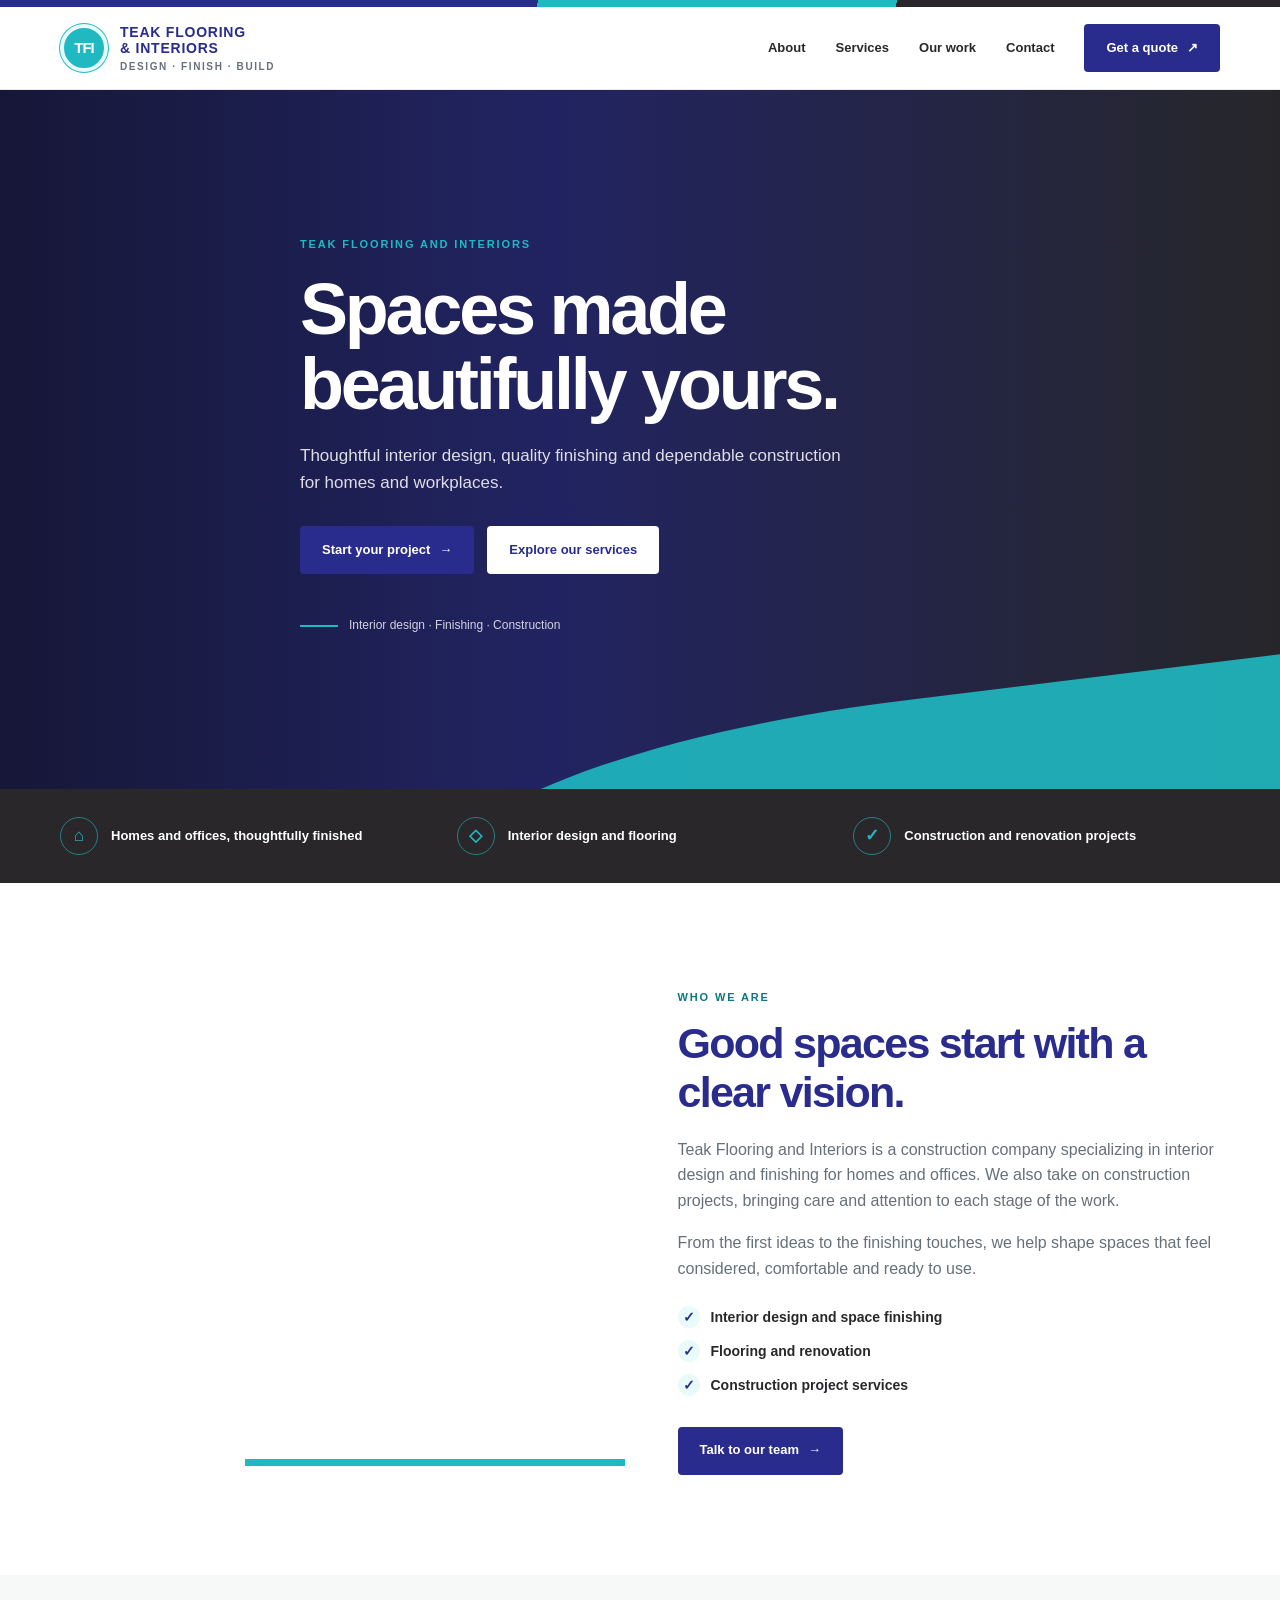
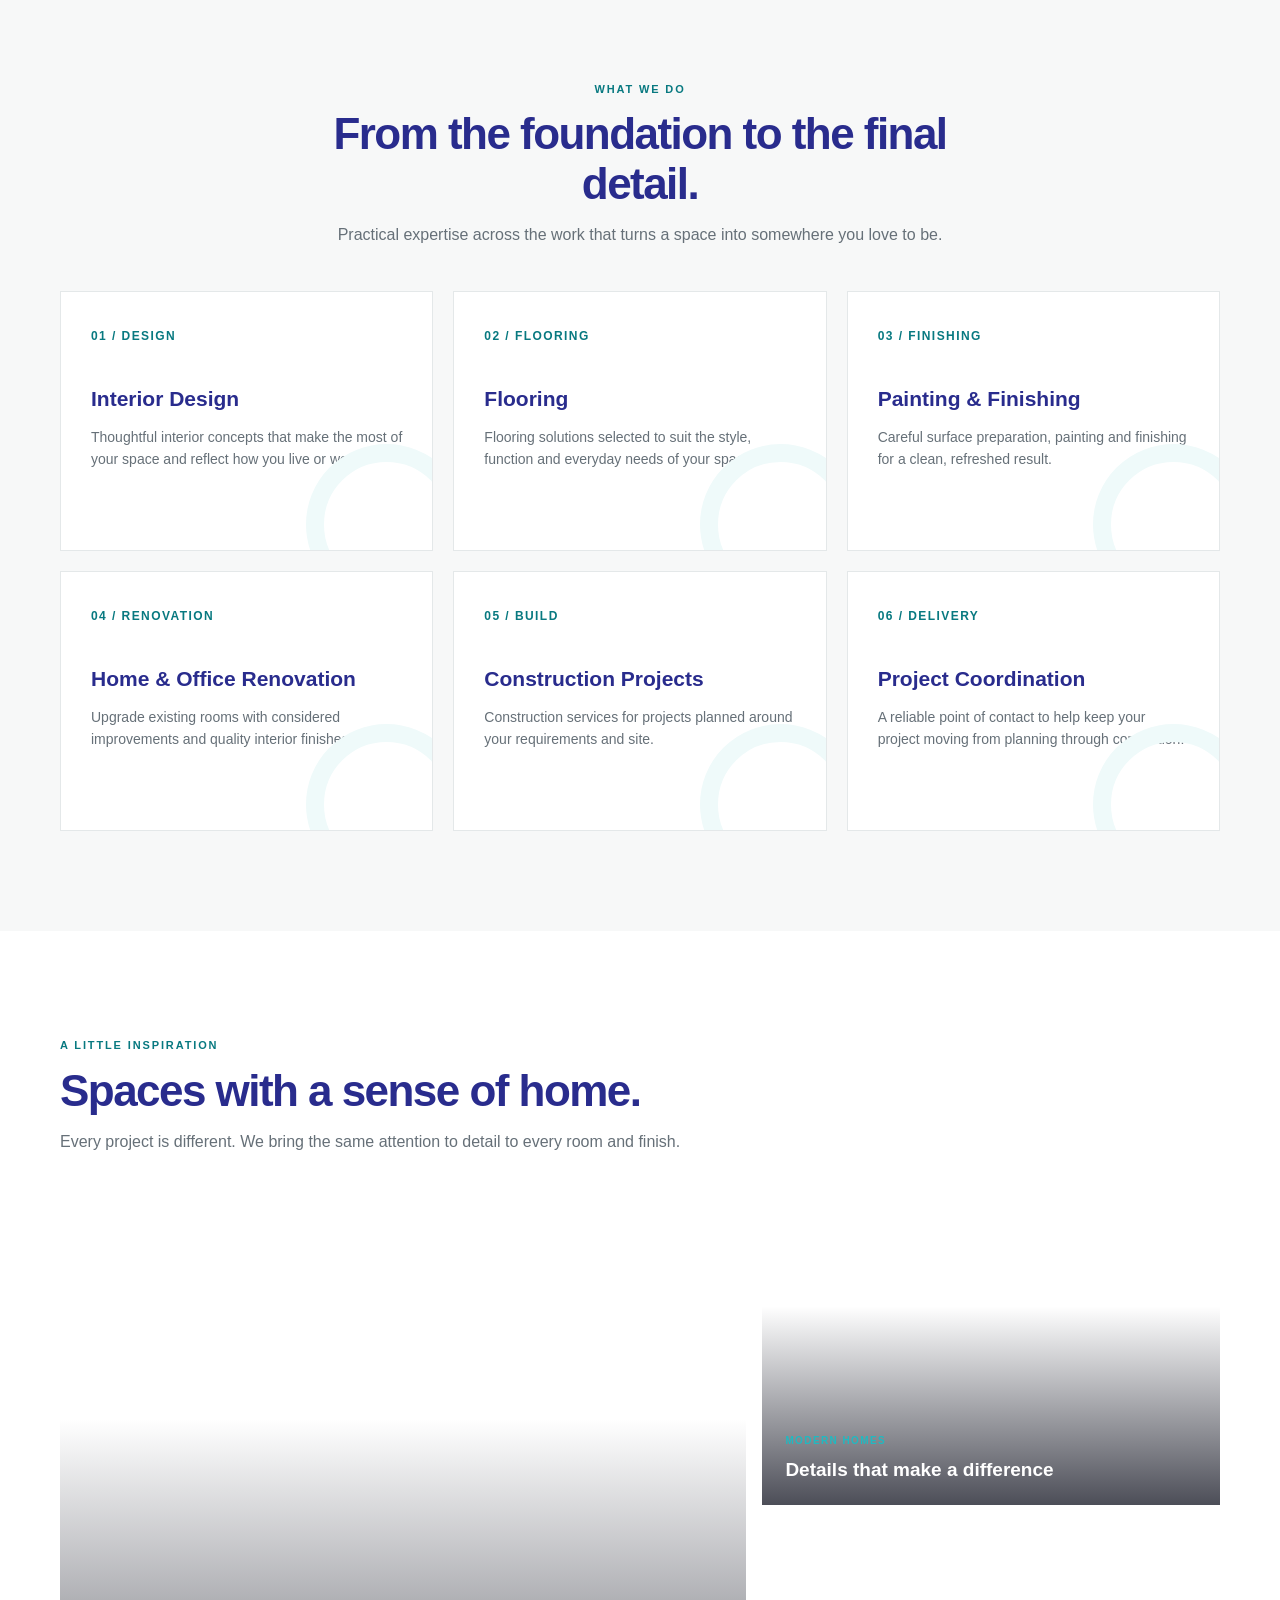
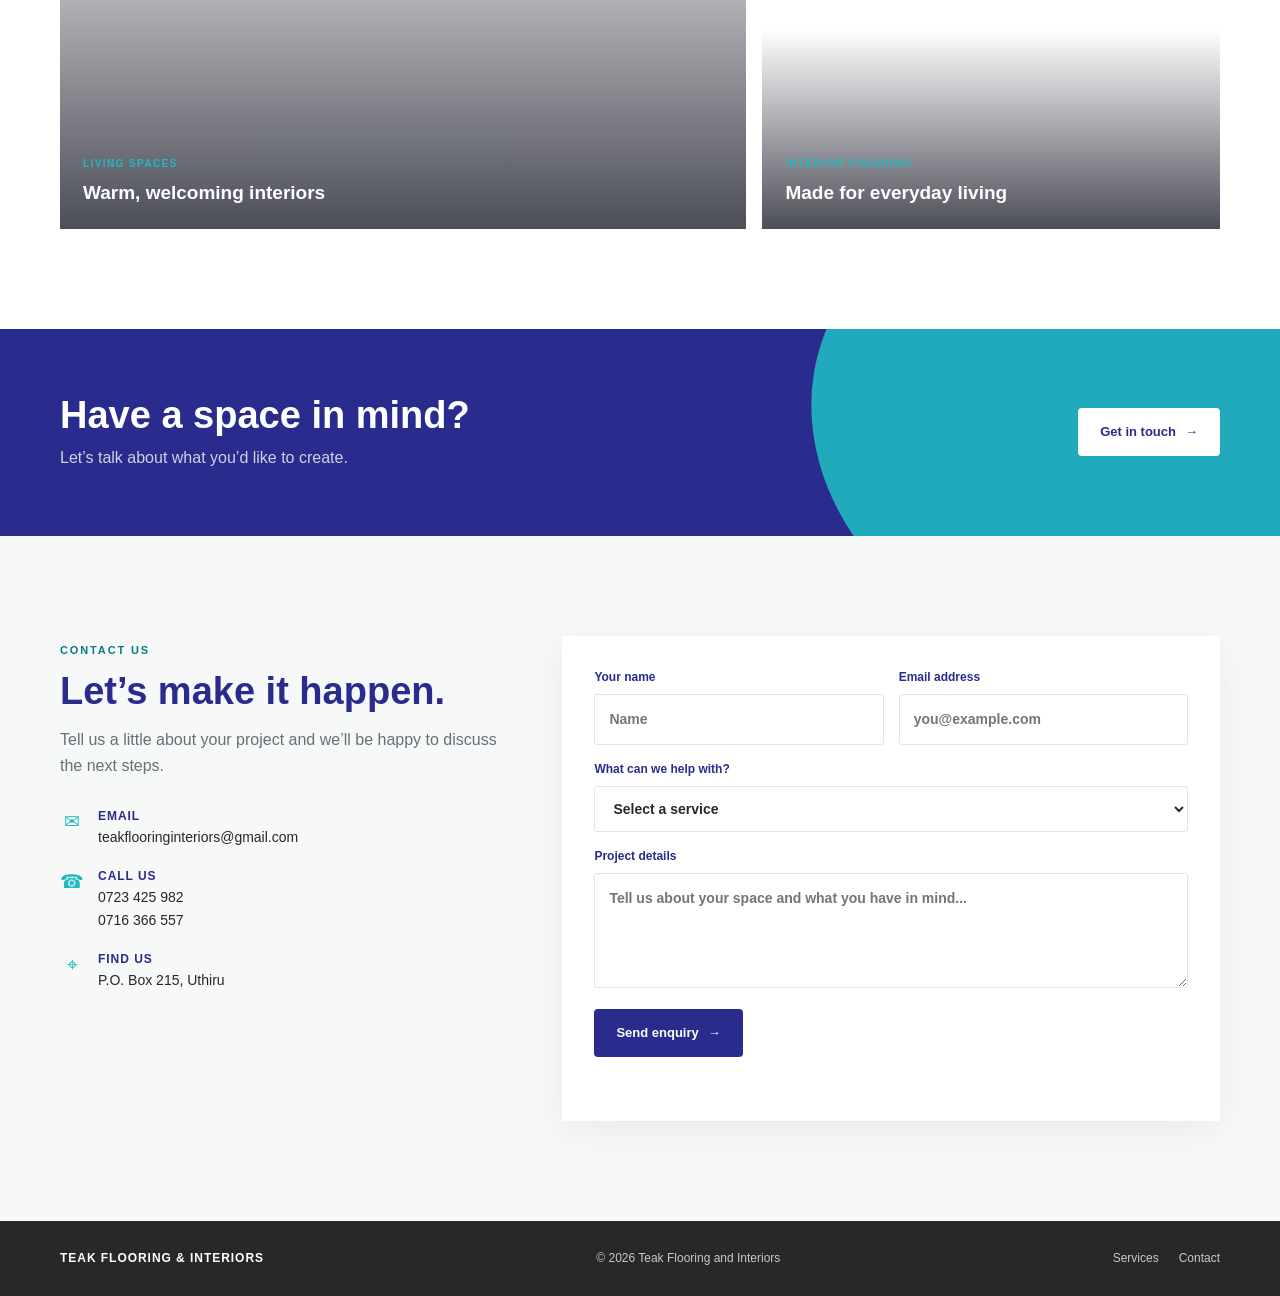
==== index.html @ 4202b179 "Publish site with GitHub Pages workflow Co-authored-by: Copilot <223556219+Copilot@users.noreply.git" ====
<!DOCTYPE html>
<html lang="en">
<head>
	<meta charset="UTF-8">
	<meta name="viewport" content="width=device-width, initial-scale=1.0">
	<meta name="theme-color" content="#29272a">
	<meta name="description" content="Teak Flooring and Interiors — interior design, finishing, flooring and construction for homes and offices.">
	<title>Teak Flooring &amp; Interiors | Spaces made yours</title>
	<meta property="og:type" content="website">
	<meta property="og:title" content="Teak Flooring &amp; Interiors | Spaces made yours">
	<meta property="og:description" content="Thoughtful interior design, quality finishing and dependable construction for homes and workplaces.">
	<link rel="stylesheet" href="styles.css">
</head>
<body>
	<div class="topline"></div>
	<a class="skip-link" href="#main-content">Skip to content</a>
	<header class="site-header">
		<div class="container nav-wrap">
			<a class="brand" href="#home" aria-label="Teak Flooring and Interiors home">
				<span class="brand-mark">TFI</span>
				<span class="brand-name">Teak Flooring<br>&amp; Interiors<small>DESIGN · FINISH · BUILD</small></span>
			</a>
			<button class="menu-toggle" type="button" aria-label="Open navigation" aria-expanded="false" aria-controls="primary-navigation">☰</button>
			<nav class="nav-links" id="primary-navigation" aria-label="Main navigation">
				<a href="#about">About</a><a href="#services">Services</a><a href="#work">Our work</a><a href="#contact">Contact</a>
				<a class="button" href="#contact">Get a quote <span aria-hidden="true">↗</span></a>
			</nav>
		</div>
	</header>

	<main id="main-content">
		<section class="hero" id="home">
			<div class="container hero-content">
				<span class="eyebrow">Teak Flooring and Interiors</span>
				<h1>Spaces made<br>beautifully yours.</h1>
				<p>Thoughtful interior design, quality finishing and dependable construction for homes and workplaces.</p>
				<div class="hero-actions"><a class="button" href="#contact">Start your project <span aria-hidden="true">→</span></a><a class="button light" href="#services">Explore our services</a></div>
				<div class="hero-note">Interior design · Finishing · Construction</div>
			</div>
		</section>

		<div class="trust-row">
			<div class="container trust-inner">
				<div class="trust-item"><span class="trust-icon">⌂</span> Homes and offices, thoughtfully finished</div>
				<div class="trust-item"><span class="trust-icon">◇</span> Interior design and flooring</div>
				<div class="trust-item"><span class="trust-icon">✓</span> Construction and renovation projects</div>
			</div>
		</div>

		<section class="section" id="about">
			<div class="container about-grid">
				<div class="about-photo" role="img" aria-label="Bright, finished contemporary interior"></div>
				<div class="about-copy">
					<span class="eyebrow">Who we are</span>
					<h2>Good spaces start with a clear vision.</h2>
					<p>Teak Flooring and Interiors is a construction company specializing in interior design and finishing for homes and offices. We also take on construction projects, bringing care and attention to each stage of the work.</p>
					<p>From the first ideas to the finishing touches, we help shape spaces that feel considered, comfortable and ready to use.</p>
					<ul class="check-list"><li>Interior design and space finishing</li><li>Flooring and renovation</li><li>Construction project services</li></ul>
					<a class="button" href="#contact">Talk to our team <span aria-hidden="true">→</span></a>
				</div>
			</div>
		</section>

		<section class="section services" id="services">
			<div class="container">
				<div class="section-heading"><span class="eyebrow">What we do</span><h2>From the foundation to the final detail.</h2><p>Practical expertise across the work that turns a space into somewhere you love to be.</p></div>
				<div class="service-grid">
					<article class="service-card"><span class="service-number">01 / DESIGN</span><h3>Interior Design</h3><p>Thoughtful interior concepts that make the most of your space and reflect how you live or work.</p></article>
					<article class="service-card"><span class="service-number">02 / FLOORING</span><h3>Flooring</h3><p>Flooring solutions selected to suit the style, function and everyday needs of your space.</p></article>
					<article class="service-card"><span class="service-number">03 / FINISHING</span><h3>Painting &amp; Finishing</h3><p>Careful surface preparation, painting and finishing for a clean, refreshed result.</p></article>
					<article class="service-card"><span class="service-number">04 / RENOVATION</span><h3>Home &amp; Office Renovation</h3><p>Upgrade existing rooms with considered improvements and quality interior finishes.</p></article>
					<article class="service-card"><span class="service-number">05 / BUILD</span><h3>Construction Projects</h3><p>Construction services for projects planned around your requirements and site.</p></article>
					<article class="service-card"><span class="service-number">06 / DELIVERY</span><h3>Project Coordination</h3><p>A reliable point of contact to help keep your project moving from planning through completion.</p></article>
				</div>
			</div>
		</section>

		<section class="section" id="work">
			<div class="container">
				<div class="section-heading"><span class="eyebrow">A little inspiration</span><h2>Spaces with a sense of home.</h2><p>Every project is different. We bring the same attention to detail to every room and finish.</p></div>
				<div class="projects-grid">
					<article class="project"><div class="project-caption"><small>Living spaces</small><h3>Warm, welcoming interiors</h3></div></article>
					<article class="project"><div class="project-caption"><small>Modern homes</small><h3>Details that make a difference</h3></div></article>
					<article class="project"><div class="project-caption"><small>Interior finishing</small><h3>Made for everyday living</h3></div></article>
				</div>
			</div>
		</section>

		<section class="cta-band"><div class="container cta-inner"><div><h2>Have a space in mind?</h2><p>Let’s talk about what you’d like to create.</p></div><a class="button light" href="#contact">Get in touch <span aria-hidden="true">→</span></a></div></section>

		<section class="section contact" id="contact">
			<div class="container contact-grid">
				<div class="contact-info">
					<span class="eyebrow">Contact us</span><h2>Let’s make it happen.</h2><p>Tell us a little about your project and we’ll be happy to discuss the next steps.</p>
					<div class="contact-detail"><span class="detail-icon">✉</span><div><strong>Email</strong><a href="mailto:teakflooringinteriors@gmail.com">teakflooringinteriors@gmail.com</a></div></div>
					<div class="contact-detail"><span class="detail-icon">☎</span><div><strong>Call us</strong><a href="tel:+254723425982">0723 425 982</a><br><a href="tel:+254716366557">0716 366 557</a></div></div>
					<div class="contact-detail"><span class="detail-icon">⌖</span><div><strong>Find us</strong>P.O. Box 215, Uthiru</div></div>
				</div>
				<form class="contact-form" id="contact-form">
					<div class="form-row"><label>Your name<input name="name" type="text" placeholder="Name" autocomplete="name" required></label><label>Email address<input name="email" type="email" placeholder="you@example.com" autocomplete="email" required></label></div>
					<label>What can we help with?<select name="service" required><option value="" disabled selected>Select a service</option><option>Interior design</option><option>Flooring</option><option>Painting and finishing</option><option>Renovation</option><option>Construction project</option><option>Other</option></select></label>
					<label>Project details<textarea name="message" placeholder="Tell us about your space and what you have in mind..." required></textarea></label>
					<button class="button" type="submit">Send enquiry <span aria-hidden="true">→</span></button>
					<p class="form-status" id="form-status" aria-live="polite" aria-atomic="true"></p>
				</form>
			</div>
		</section>
	</main>

	<footer><div class="container footer-inner"><a class="footer-brand" href="#home">TEAK FLOORING &amp; INTERIORS</a><span>© <span id="year"></span> Teak Flooring and Interiors</span><div class="footer-links"><a href="#services">Services</a><a href="#contact">Contact</a></div></div></footer>
	<script src="script.js"></script>
</body>
</html>
---- styles.css ----
:root {
		--ink: #29272a;
		--blue: #292c8d;
		--blue-deep: #20236f;
		--teal: #20b9c1;
		--teal-ink: #087980;
		--paper: #f7f8f8;
		--white: #fff;
		--muted: #667078;
		--line: #e4e8e9;
		--shadow: 0 18px 50px rgba(24, 35, 44, .12);
		--page-gutter: clamp(17px, 4vw, 48px);
		--section-space: clamp(64px, 8vw, 100px);
	}
	* { box-sizing: border-box; }
	html { scroll-behavior: smooth; scroll-padding-top: 82px; }
	body { margin: 0; min-width: 320px; color: var(--ink); background: var(--white); font-family: Arial, Helvetica, sans-serif; line-height: 1.6; }
	a { color: inherit; text-decoration: none; }
	img { display: block; max-width: 100%; }
	.skip-link { position: fixed; z-index: 30; top: 12px; left: 12px; padding: 10px 16px; color: white; background: var(--blue); transform: translateY(calc(-100% - 16px)); }
	.skip-link:focus { transform: translateY(0); }
	:focus-visible { outline: 3px solid var(--teal-ink); outline-offset: 3px; }
	.topline { height: 7px; background: linear-gradient(105deg, var(--blue) 0 42%, var(--teal) 42% 70%, var(--ink) 70%); }
	.container { width: min(1160px, calc(100% - var(--page-gutter) * 2)); margin-inline: auto; }
	.site-header { position: sticky; z-index: 20; top: 0; background: rgba(255,255,255,.96); backdrop-filter: blur(12px); border-bottom: 1px solid rgba(41,44,141,.1); }
	.nav-wrap { height: 82px; display: flex; align-items: center; justify-content: space-between; gap: 30px; }
	.brand { display: flex; align-items: center; gap: 12px; min-width: 0; flex-shrink: 0; }
	.brand-mark { width: 48px; height: 48px; border-radius: 50%; display: grid; place-items: center; color: white; font-weight: 800; font-size: 15px; letter-spacing: -1px; background: var(--teal); border: 4px solid #e8fafa; box-shadow: 0 0 0 1px var(--teal); }
	.brand-name { color: var(--blue); font-size: 14px; line-height: 1.15; font-weight: 800; letter-spacing: .055em; text-transform: uppercase; }
	.brand-name small { display: block; color: var(--muted); font-size: 10px; letter-spacing: .16em; margin-top: 5px; }
	.nav-links { display: flex; align-items: center; gap: 30px; font-size: 13px; font-weight: 700; }
	.nav-links a:not(.button):hover { color: var(--teal); }
	.button { min-height: 48px; padding: 0 22px; display: inline-flex; align-items: center; justify-content: center; gap: 9px; border: 0; border-radius: 4px; background: var(--blue); color: white; font: inherit; font-size: 13px; font-weight: 700; cursor: pointer; transition: transform .2s, background .2s; }
	.button:hover { background: var(--blue-deep); transform: translateY(-2px); }
	.button.light { background: white; color: var(--blue); }
	.button.light:hover { background: #eafafa; }
	.menu-toggle { display: none; min-width: 44px; min-height: 44px; border: 0; background: transparent; color: var(--blue); font-size: 26px; cursor: pointer; }
	.hero { min-height: clamp(500px, 60vw, 700px); position: relative; display: flex; align-items: center; color: white; overflow: hidden; background: var(--ink); }
	.hero::before { content: ""; position: absolute; inset: 0; background: linear-gradient(90deg, rgba(20,22,57,.92) 0%, rgba(32,35,111,.81) 43%, rgba(28,34,41,.24) 100%), url('https://images.unsplash.com/photo-1600210492486-724fe5c67fb0?auto=format&fit=crop&w=2000&q=85') center 53% / cover; }
	.hero::after { content: ""; position: absolute; right: -9%; bottom: -155px; width: 75%; height: 245px; background: var(--teal); border-radius: 50% 0 0 0; transform: rotate(-7deg); opacity: .9; }
	.hero-content { position: relative; z-index: 1; padding: clamp(72px, 9vw, 110px) 0 clamp(90px, 10vw, 125px); max-width: 680px; }
	.eyebrow { color: var(--teal-ink); text-transform: uppercase; letter-spacing: .17em; font-weight: 800; font-size: 11px; }
	.hero .eyebrow { color: var(--teal); }
	h1 { margin: 17px 0 20px; font-size: clamp(42px, 6vw, 72px); letter-spacing: -.045em; line-height: 1.04; }
	.hero p { color: rgba(255,255,255,.85); max-width: 560px; font-size: clamp(15px, 1.5vw, 17px); margin: 0 0 30px; }
	.hero-actions { display: flex; flex-wrap: wrap; gap: 13px; }
	.hero-note { display: flex; align-items: center; gap: 11px; margin-top: 42px; color: rgba(255,255,255,.8); font-size: 12px; }
	.hero-note::before { content: ""; width: 38px; height: 2px; background: var(--teal); }
	.trust-row { position: relative; z-index: 2; margin-top: -1px; background: var(--ink); color: white; }
	.trust-inner { min-height: 94px; display: grid; grid-template-columns: repeat(3, minmax(0, 1fr)); align-items: center; gap: clamp(14px, 2.5vw, 30px); padding-block: 16px; }
	.trust-item { display: flex; align-items: center; gap: 13px; font-size: 13px; font-weight: 700; min-width: 0; }
	.trust-icon { width: 38px; height: 38px; flex: 0 0 38px; display: grid; place-items: center; border: 1px solid rgba(32,185,193,.6); color: var(--teal); border-radius: 50%; font-size: 17px; }
	.section { padding: var(--section-space) 0; }
	.section-heading { max-width: 640px; margin-bottom: 44px; }
	.section-heading h2 { margin: 9px 0 13px; color: var(--blue); font-size: clamp(30px, 4vw, 44px); line-height: 1.13; letter-spacing: -.035em; }
	.section-heading p { color: var(--muted); margin: 0; }
	.about-grid { display: grid; grid-template-columns: minmax(0, 1fr) minmax(0, 1fr); gap: clamp(32px, 6vw, 75px); align-items: center; }
	.about-photo { position: relative; min-height: clamp(290px, 38vw, 440px); border-radius: 4px; background: url('https://images.unsplash.com/photo-1600607687939-ce8a6c25118c?auto=format&fit=crop&w=1100&q=85') center / cover; }
	.about-photo::after { content: ""; position: absolute; width: 70%; height: 7px; right: -22px; bottom: -17px; background: var(--teal); }
	.about-copy h2 { color: var(--blue); font-size: clamp(30px, 4vw, 43px); letter-spacing: -.04em; line-height: 1.14; margin: 10px 0 20px; }
	.about-copy p { color: var(--muted); margin: 0 0 17px; }
	.check-list { padding: 0; margin: 24px 0 30px; list-style: none; display: grid; gap: 12px; }
	.check-list li { font-size: 14px; font-weight: 700; }
	.check-list li::before { content: "✓"; display: inline-grid; place-items: center; margin-right: 11px; width: 22px; height: 22px; color: var(--blue); background: #e9fafa; border-radius: 50%; }
	.services { background: var(--paper); }
	.services .section-heading { text-align: center; margin-inline: auto; }
	.service-grid { display: grid; grid-template-columns: repeat(auto-fit, minmax(min(100%, 280px), 1fr)); gap: clamp(14px, 2vw, 20px); }
	.service-card { min-height: 260px; position: relative; overflow: hidden; padding: 30px; background: white; border: 1px solid var(--line); transition: transform .25s, box-shadow .25s; }
	.service-card:hover { transform: translateY(-5px); box-shadow: var(--shadow); }
	.service-number { color: var(--teal-ink); font-weight: 800; font-size: 12px; letter-spacing: .12em; }
	.service-card h3 { margin: 34px 0 10px; color: var(--blue); font-size: 21px; }
	.service-card p { color: var(--muted); font-size: 14px; margin: 0; }
	.service-card::after { content: ""; position: absolute; right: -35px; bottom: -55px; width: 125px; height: 125px; border: 18px solid #effafa; border-radius: 50%; }
	.projects-grid { display: grid; grid-template-columns: minmax(0, 1.2fr) minmax(0, .8fr); grid-template-rows: repeat(2, minmax(210px, 24vw)); gap: clamp(12px, 1.5vw, 16px); }
	.project { position: relative; overflow: hidden; background-size: cover; background-position: center; }
	.project:first-child { grid-row: span 2; background-image: url('https://images.unsplash.com/photo-1600607687920-4e2a09cf159d?auto=format&fit=crop&w=1100&q=85'); }
	.project:nth-child(2) { background-image: url('https://images.unsplash.com/photo-1600566753086-00f18fb6b3ea?auto=format&fit=crop&w=1000&q=85'); }
	.project:nth-child(3) { background-image: url('https://images.unsplash.com/photo-1600607687644-c7171b42498f?auto=format&fit=crop&w=1000&q=85'); }
	.project::after { content: ""; position: absolute; inset: 35% 0 0; background: linear-gradient(transparent, rgba(20,22,35,.76)); }
	.project-caption { position: absolute; z-index: 1; left: 23px; bottom: 20px; color: white; }
	.project-caption small { color: var(--teal); font-size: 10px; font-weight: 800; letter-spacing: .14em; text-transform: uppercase; }
	.project-caption h3 { margin: 4px 0 0; font-size: 19px; }
	.cta-band { padding: 65px 0; background: var(--blue); color: white; position: relative; overflow: hidden; }
	.cta-band::after { content: ""; position: absolute; width: 42%; height: 220%; right: -5%; top: -60%; background: var(--teal); opacity: .9; transform: rotate(22deg); border-radius: 50%; }
	.cta-inner { position: relative; z-index: 1; display: flex; align-items: center; justify-content: space-between; gap: 30px; }
	.cta-inner h2 { margin: 0 0 8px; font-size: clamp(26px, 3.5vw, 38px); line-height: 1.15; }
	.cta-inner p { margin: 0; color: rgba(255,255,255,.78); }
	.contact { background: var(--paper); }
	.contact-grid { display: grid; grid-template-columns: minmax(0, .8fr) minmax(0, 1.2fr); gap: clamp(30px, 5vw, 65px); }
	.contact-info h2 { color: var(--blue); font-size: clamp(30px, 3.5vw, 38px); line-height: 1.1; margin: 9px 0 15px; }
	.contact-info > p { color: var(--muted); margin: 0 0 28px; }
	.contact-detail { display: flex; gap: 14px; align-items: flex-start; margin: 19px 0; font-size: 14px; min-width: 0; }
	.contact-detail a { overflow-wrap: anywhere; }
	.contact-detail .detail-icon { color: var(--teal); font-size: 19px; width: 24px; text-align: center; }
	.contact-detail strong { display: block; color: var(--blue); font-size: 12px; text-transform: uppercase; letter-spacing: .08em; }
	.contact-form { padding: 32px; background: white; box-shadow: 0 10px 35px rgba(25,35,45,.06); }
	.form-row { display: grid; grid-template-columns: 1fr 1fr; gap: 15px; }
	label { display: block; margin-bottom: 15px; color: var(--blue); font-size: 12px; font-weight: 700; }
	input, select, textarea { width: 100%; min-width: 0; margin-top: 7px; padding: 13px 14px; border: 1px solid #dfe4e6; border-radius: 3px; background: white; color: var(--ink); font: inherit; font-size: 14px; }
	input:focus, select:focus, textarea:focus { border-color: var(--teal); box-shadow: 0 0 0 3px rgba(32,185,193,.12); }
	textarea { min-height: 115px; resize: vertical; }
	.form-status { min-height: 22px; margin: 10px 0 0; color: var(--blue); font-size: 13px; }
	footer { padding: 28px 0; color: rgba(255,255,255,.75); background: var(--ink); font-size: 12px; }
	.footer-inner { display: flex; justify-content: space-between; gap: 15px; align-items: center; }
	.footer-brand { color: white; font-weight: 800; letter-spacing: .08em; }
	.footer-links { display: flex; gap: 20px; }
	.footer-links a:hover { color: var(--teal); }
	@media (max-width: 900px) {
		.nav-wrap { height: 72px; }
		.menu-toggle { display: block; }
		.nav-links { display: none; position: absolute; top: 72px; left: 0; right: 0; padding: 20px 24px 25px; background: white; border-bottom: 1px solid var(--line); flex-direction: column; align-items: stretch; gap: 17px; }
		.nav-links.open { display: flex; }
		.nav-links .button { align-self: flex-start; }
		.nav-links a { min-height: 40px; }
		.about-grid, .contact-grid { grid-template-columns: minmax(0, 1fr); gap: clamp(28px, 5vw, 45px); }
		.about-photo { min-height: clamp(300px, 55vw, 420px); }
		.contact-grid { gap: 28px; }
		.projects-grid { grid-template-rows: repeat(2, minmax(200px, 30vw)); }
	}
	@media (max-width: 560px) {
		.nav-wrap { gap: 12px; }
		.brand-mark { width: 42px; height: 42px; flex: 0 0 42px; }
		.brand-name { font-size: 11px; }
		.brand-name small { font-size: 9px; }
		.hero { min-height: 520px; }
		.hero-content { padding: 72px 0 100px; }
		.hero-actions { align-items: stretch; flex-direction: column; }
		.hero-actions .button { align-self: flex-start; }
		.trust-inner { grid-template-columns: minmax(0, 1fr); gap: 13px; padding: 22px 0; }
		.trust-item { font-size: 12px; }
		.about-photo { min-height: 290px; }
		.about-photo::after { right: 0; }
		.service-card { min-height: 220px; }
		.service-card h3 { margin-top: 25px; }
		.projects-grid { grid-template-columns: minmax(0, 1fr); grid-template-rows: 260px 210px 210px; }
		.project:first-child { grid-row: auto; }
		.cta-inner { align-items: flex-start; flex-direction: column; }
		.cta-band::after { width: 24%; right: -18%; }
		.contact-form { padding: 23px 18px; }
		.form-row { grid-template-columns: minmax(0, 1fr); gap: 0; }
		.footer-inner { align-items: flex-start; flex-direction: column; }
	}
	@media (prefers-reduced-motion: reduce) { html { scroll-behavior: auto; } *, *::before, *::after { transition-duration: .01ms !important; } }
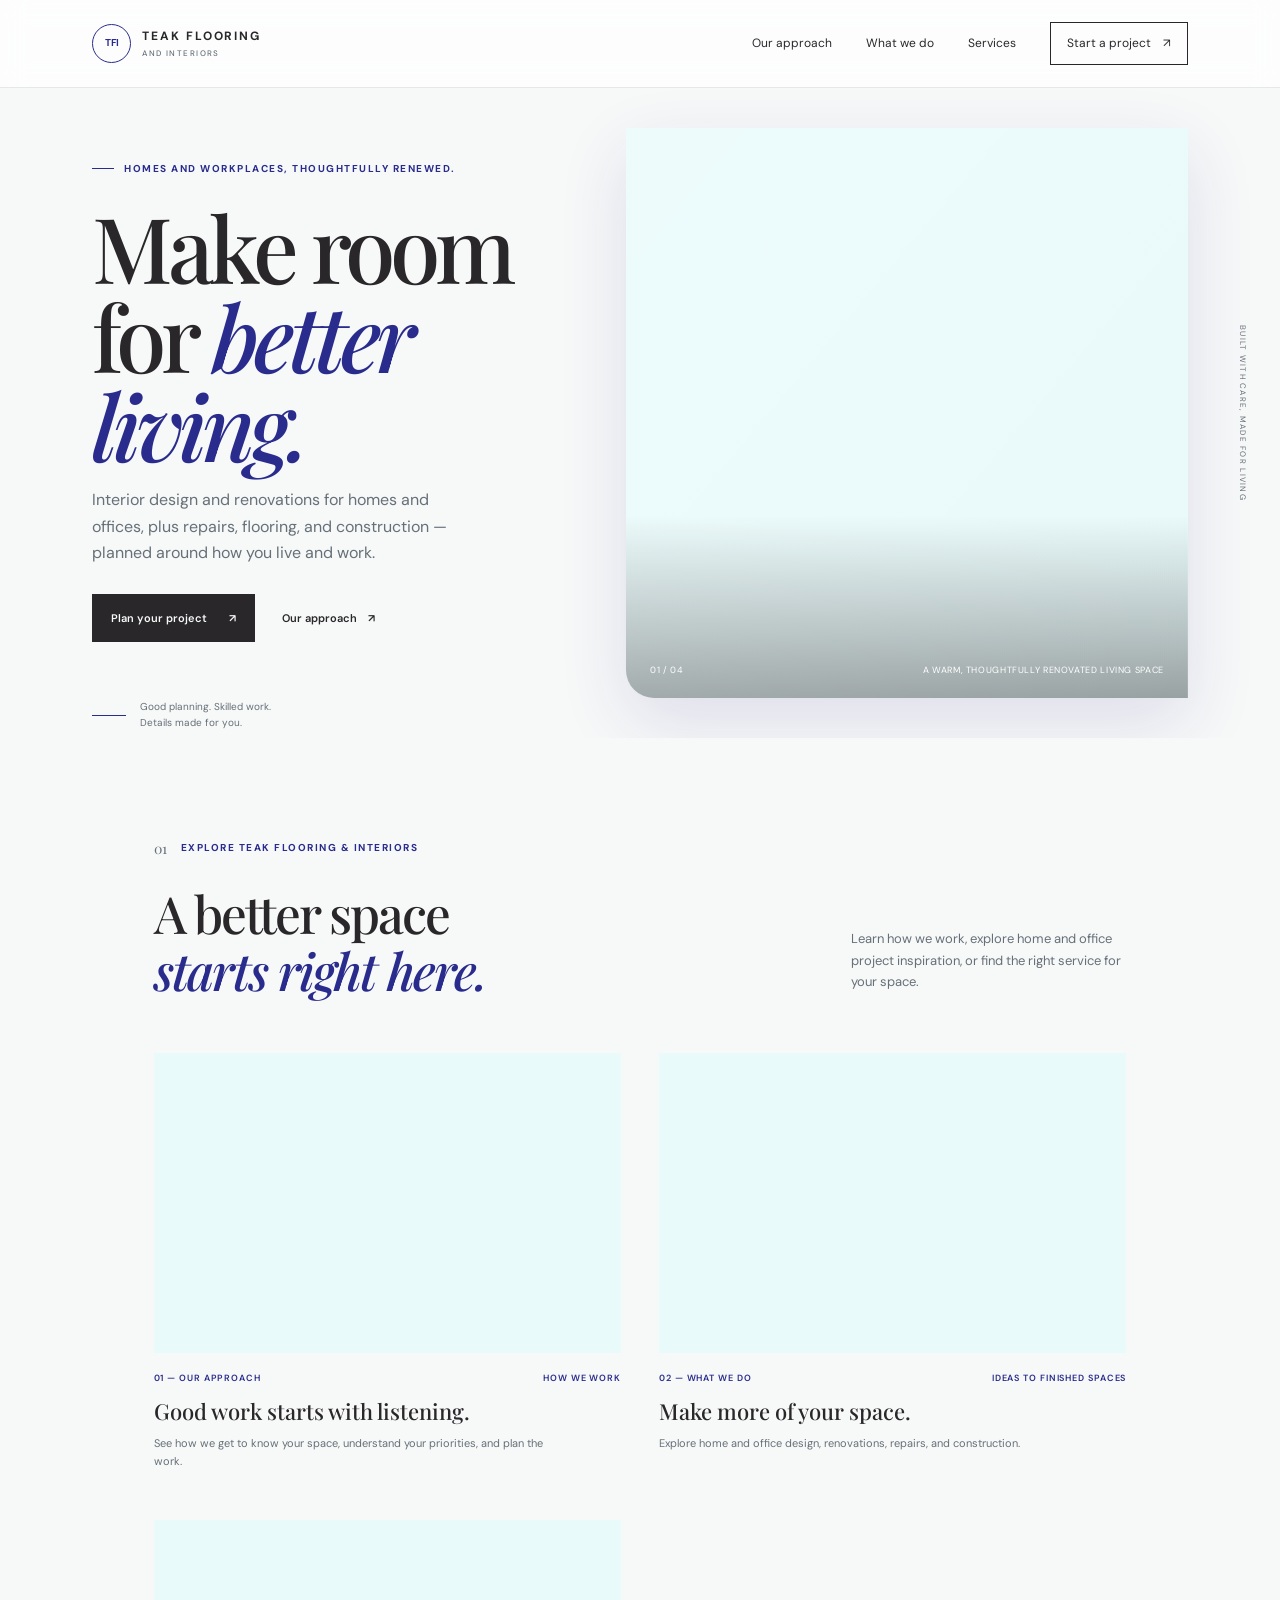
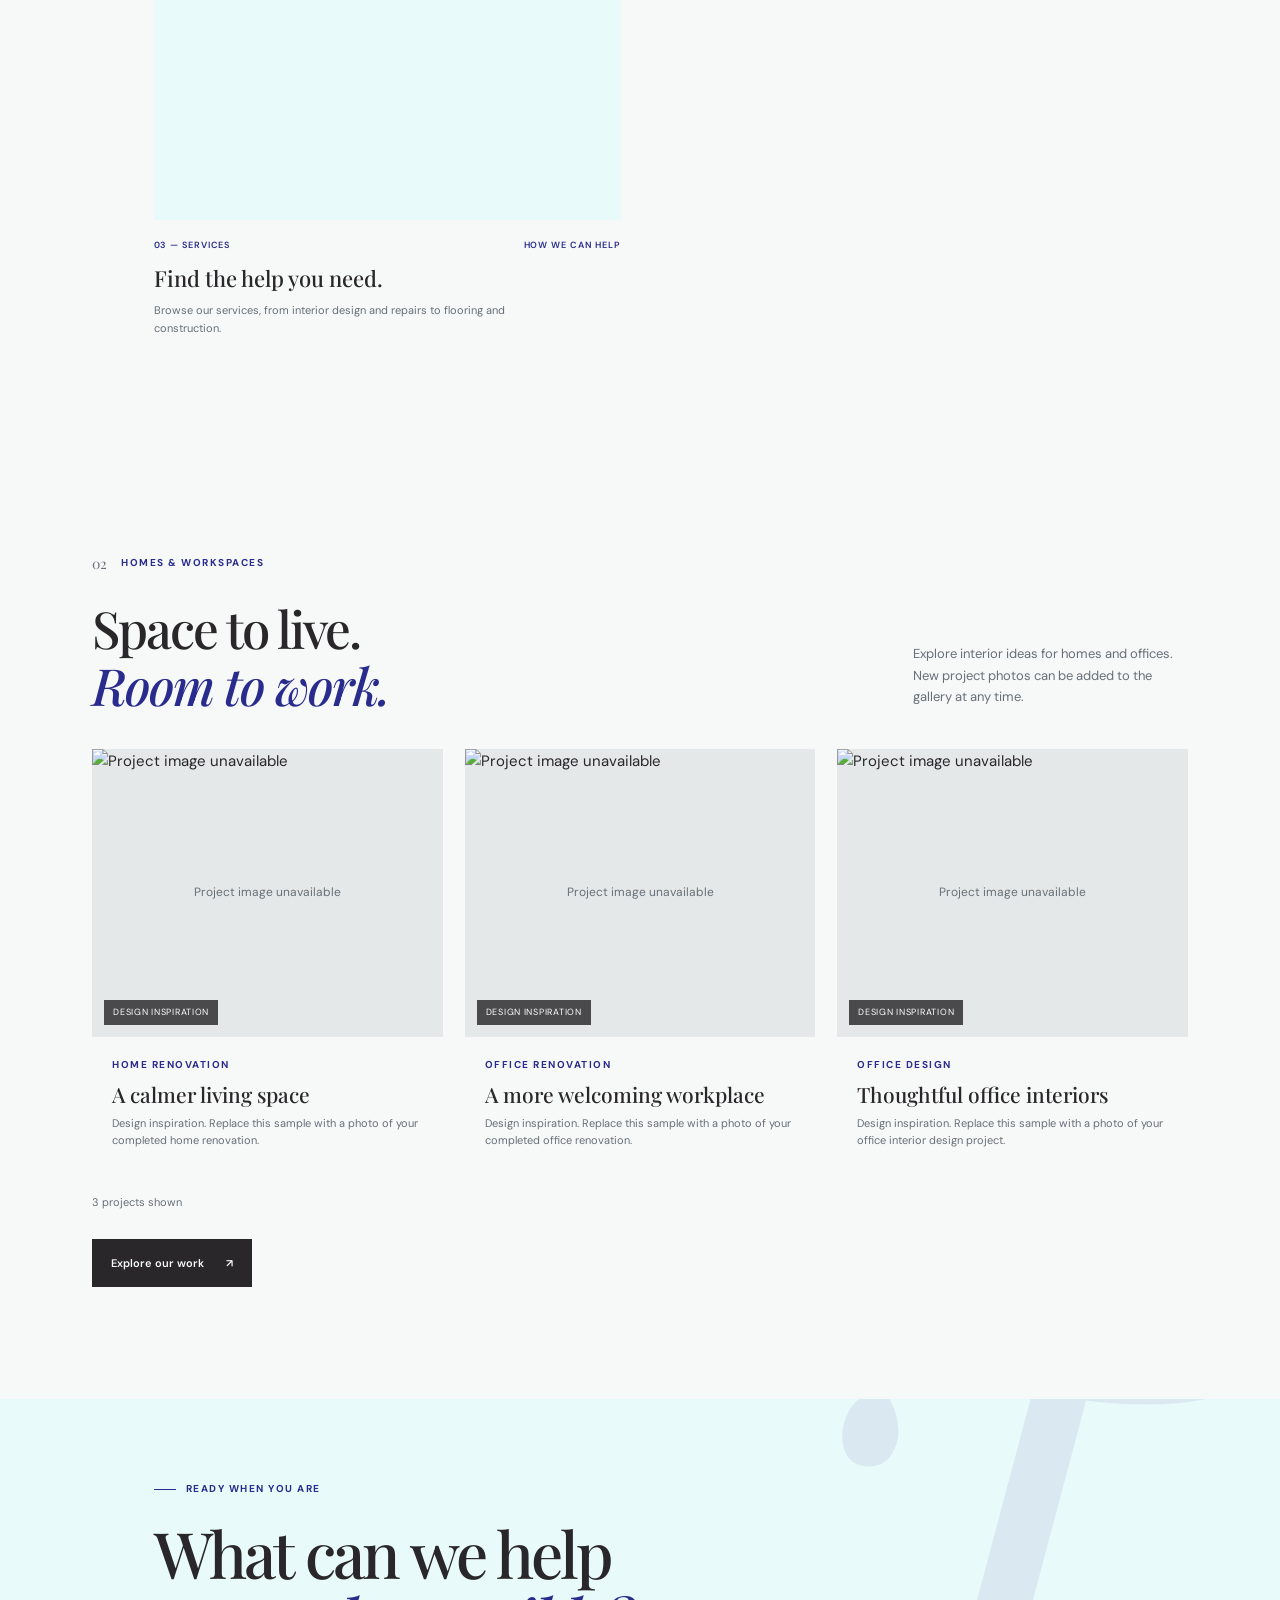
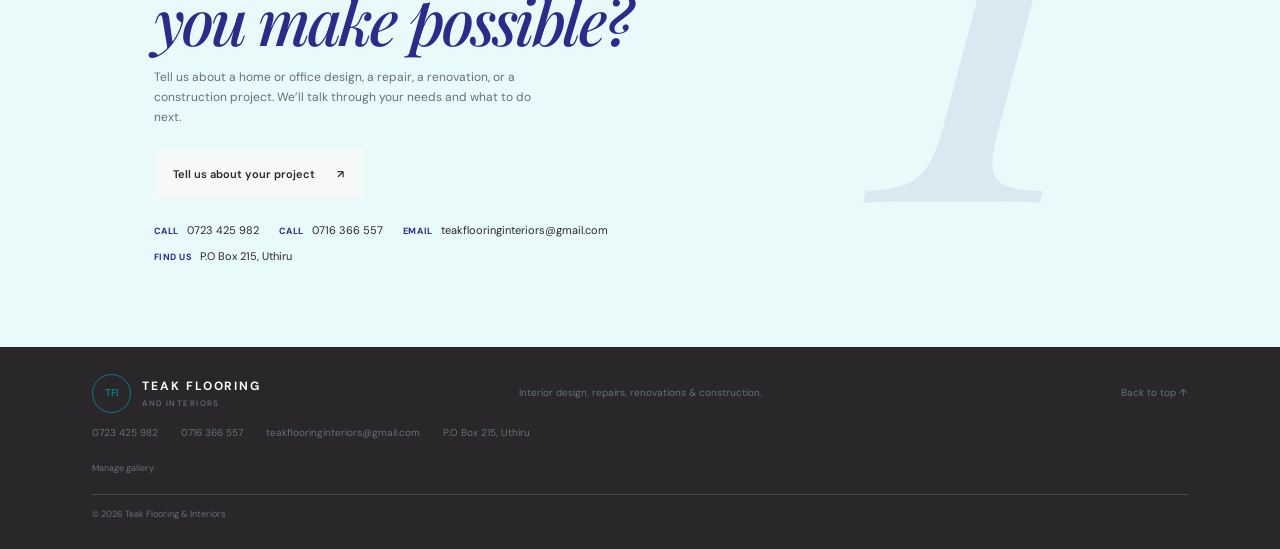
==== commit 864cb877: "Integrate multi-page website and gallery" ====
--- a/index.html
+++ b/index.html
@@ -1,113 +1,136 @@
 <!DOCTYPE html>
 <html lang="en">
 <head>
-	<meta charset="UTF-8">
-	<meta name="viewport" content="width=device-width, initial-scale=1.0">
-	<meta name="theme-color" content="#29272a">
-	<meta name="description" content="Teak Flooring and Interiors — interior design, finishing, flooring and construction for homes and offices.">
-	<title>Teak Flooring &amp; Interiors | Spaces made yours</title>
-	<meta property="og:type" content="website">
-	<meta property="og:title" content="Teak Flooring &amp; Interiors | Spaces made yours">
-	<meta property="og:description" content="Thoughtful interior design, quality finishing and dependable construction for homes and workplaces.">
-	<link rel="stylesheet" href="styles.css">
+    <meta charset="UTF-8">
+    <meta name="viewport" content="width=device-width, initial-scale=1.0">
+    <meta name="description" content="Teak Flooring & Interiors designs and renovates homes and offices, and provides flooring, repairs, and general construction in Uthiru and surrounding areas.">
+    <meta name="theme-color" content="#f7f8f8">
+    <title>Teak Flooring &amp; Interiors | Design, Repairs &amp; Construction</title>
+    <meta property="og:type" content="website">
+    <meta property="og:title" content="Teak Flooring &amp; Interiors | Design, Repairs &amp; Construction">
+    <meta property="og:description" content="Interior design, repairs, renovations, flooring, and construction for homes and offices.">
+    <link rel="preconnect" href="https://fonts.googleapis.com">
+    <link rel="preconnect" href="https://fonts.gstatic.com" crossorigin>
+    <link href="https://fonts.googleapis.com/css2?family=DM+Sans:wght@400;500;600;700&family=Playfair+Display:wght@500;600;700&display=swap" rel="stylesheet">
+    <link rel="stylesheet" href="style.css">
 </head>
 <body>
-	<div class="topline"></div>
-	<a class="skip-link" href="#main-content">Skip to content</a>
-	<header class="site-header">
-		<div class="container nav-wrap">
-			<a class="brand" href="#home" aria-label="Teak Flooring and Interiors home">
-				<span class="brand-mark">TFI</span>
-				<span class="brand-name">Teak Flooring<br>&amp; Interiors<small>DESIGN · FINISH · BUILD</small></span>
-			</a>
-			<button class="menu-toggle" type="button" aria-label="Open navigation" aria-expanded="false" aria-controls="primary-navigation">☰</button>
-			<nav class="nav-links" id="primary-navigation" aria-label="Main navigation">
-				<a href="#about">About</a><a href="#services">Services</a><a href="#work">Our work</a><a href="#contact">Contact</a>
-				<a class="button" href="#contact">Get a quote <span aria-hidden="true">↗</span></a>
-			</nav>
-		</div>
-	</header>
+    <a class="skip-link" href="#main">Skip to content</a>
+    <header class="site-header">
+        <a class="brand" href="index.html#home" aria-label="Teak Flooring and Interiors home">
+            <span class="brand-mark" aria-hidden="true">TFI</span>
+            <span class="brand-name">TEAK FLOORING <span>AND INTERIORS</span></span>
+        </a>
+        <nav class="main-nav" aria-label="Main navigation">
+            <a href="our-approach.html">Our approach</a>
+            <a href="what-we-do.html">What we do</a>
+            <a href="services.html">Services</a>
+            <a class="nav-cta" href="#contact">Start a project <span aria-hidden="true">↗</span></a>
+        </nav>
+    </header>
 
-	<main id="main-content">
-		<section class="hero" id="home">
-			<div class="container hero-content">
-				<span class="eyebrow">Teak Flooring and Interiors</span>
-				<h1>Spaces made<br>beautifully yours.</h1>
-				<p>Thoughtful interior design, quality finishing and dependable construction for homes and workplaces.</p>
-				<div class="hero-actions"><a class="button" href="#contact">Start your project <span aria-hidden="true">→</span></a><a class="button light" href="#services">Explore our services</a></div>
-				<div class="hero-note">Interior design · Finishing · Construction</div>
-			</div>
-		</section>
+    <main id="main">
+        <section class="hero" id="home">
+            <div class="hero-copy reveal-on-scroll">
+                <p class="eyebrow"><span></span> Homes and workplaces, thoughtfully renewed.</p>
+                <h1>Make room<br>for <em>better living.</em></h1>
+                <p class="hero-intro">Interior design and renovations for homes and offices, plus repairs, flooring, and construction — planned around how you live and work.</p>
+                <div class="hero-actions">
+                    <a class="button button-dark" href="services.html">Plan your project <span aria-hidden="true">↗</span></a>
+                    <a class="text-link" href="our-approach.html">Our approach <span aria-hidden="true">↗</span></a>
+                </div>
+                <div class="hero-note">
+                    <span class="note-line" aria-hidden="true"></span>
+                    <p>Good planning. Skilled work.<br>Details made for you.</p>
+                </div>
+            </div>
+            <div class="hero-image" id="heroVisual" role="img" aria-label="A warm, thoughtfully renovated living space">
+                <div class="image-caption">
+                    <span id="slideIndex">01 / 04</span>
+                    <span id="slideTitle">A warm, thoughtfully renovated living space</span>
+                </div>
+            </div>
+            <div class="hero-side-label" aria-hidden="true">BUILT WITH CARE, MADE FOR LIVING</div>
+        </section>
 
-		<div class="trust-row">
-			<div class="container trust-inner">
-				<div class="trust-item"><span class="trust-icon">⌂</span> Homes and offices, thoughtfully finished</div>
-				<div class="trust-item"><span class="trust-icon">◇</span> Interior design and flooring</div>
-				<div class="trust-item"><span class="trust-icon">✓</span> Construction and renovation projects</div>
-			</div>
-		</div>
+        <section class="collections section-wrap home-links" aria-labelledby="explore-heading">
+            <div class="section-heading reveal-on-scroll">
+                <div>
+                    <div class="intro-kicker"><span class="section-number">01</span><span class="eyebrow">Explore Teak Flooring &amp; Interiors</span></div>
+                    <h2 id="explore-heading">A better space<br><em>starts right here.</em></h2>
+                </div>
+                <p>Learn how we work, explore home and office project inspiration, or find the right service for your space.</p>
+            </div>
+            <div class="collection-grid">
+                <a class="collection-card reveal-on-scroll home-link-card" href="our-approach.html">
+                    <div class="collection-photo photo-natural" role="img" aria-label="A warm, thoughtfully finished living room"></div>
+                    <div class="card-meta"><span>01 — Our approach</span><span>How we work</span></div>
+                    <h3>Good work starts with listening.</h3>
+                    <p>See how we get to know your space, understand your priorities, and plan the work.</p>
+                </a>
+                <a class="collection-card reveal-on-scroll home-link-card" href="what-we-do.html">
+                    <div class="collection-photo photo-light" role="img" aria-label="A bright, refreshed interior"></div>
+                    <div class="card-meta"><span>02 — What we do</span><span>Ideas to finished spaces</span></div>
+                    <h3>Make more of your space.</h3>
+                    <p>Explore home and office design, renovations, repairs, and construction.</p>
+                </a>
+                <a class="collection-card reveal-on-scroll home-link-card" href="services.html">
+                    <div class="collection-photo photo-build" role="img" aria-label="A modern home with warm natural finishes"></div>
+                    <div class="card-meta"><span>03 — Services</span><span>How we can help</span></div>
+                    <h3>Find the help you need.</h3>
+                    <p>Browse our services, from interior design and repairs to flooring and construction.</p>
+                </a>
+            </div>
+        </section>
 
-		<section class="section" id="about">
-			<div class="container about-grid">
-				<div class="about-photo" role="img" aria-label="Bright, finished contemporary interior"></div>
-				<div class="about-copy">
-					<span class="eyebrow">Who we are</span>
-					<h2>Good spaces start with a clear vision.</h2>
-					<p>Teak Flooring and Interiors is a construction company specializing in interior design and finishing for homes and offices. We also take on construction projects, bringing care and attention to each stage of the work.</p>
-					<p>From the first ideas to the finishing touches, we help shape spaces that feel considered, comfortable and ready to use.</p>
-					<ul class="check-list"><li>Interior design and space finishing</li><li>Flooring and renovation</li><li>Construction project services</li></ul>
-					<a class="button" href="#contact">Talk to our team <span aria-hidden="true">→</span></a>
-				</div>
-			</div>
-		</section>
+        <section class="project-gallery-section" data-project-gallery data-limit="3" aria-labelledby="home-project-heading">
+            <div class="section-wrap">
+                <div class="section-heading reveal-on-scroll">
+                    <div>
+                        <div class="intro-kicker"><span class="section-number">02</span><span class="eyebrow">Homes &amp; workspaces</span></div>
+                        <h2 id="home-project-heading">Space to live.<br><em>Room to work.</em></h2>
+                    </div>
+                    <p>Explore interior ideas for homes and offices. New project photos can be added to the gallery at any time.</p>
+                </div>
+                <div class="project-grid" data-project-grid></div>
+                <p class="gallery-status" data-gallery-status role="status">Loading project gallery…</p>
+                <a class="button button-dark gallery-more" href="what-we-do.html">Explore our work <span aria-hidden="true">↗</span></a>
+            </div>
+        </section>
 
-		<section class="section services" id="services">
-			<div class="container">
-				<div class="section-heading"><span class="eyebrow">What we do</span><h2>From the foundation to the final detail.</h2><p>Practical expertise across the work that turns a space into somewhere you love to be.</p></div>
-				<div class="service-grid">
-					<article class="service-card"><span class="service-number">01 / DESIGN</span><h3>Interior Design</h3><p>Thoughtful interior concepts that make the most of your space and reflect how you live or work.</p></article>
-					<article class="service-card"><span class="service-number">02 / FLOORING</span><h3>Flooring</h3><p>Flooring solutions selected to suit the style, function and everyday needs of your space.</p></article>
-					<article class="service-card"><span class="service-number">03 / FINISHING</span><h3>Painting &amp; Finishing</h3><p>Careful surface preparation, painting and finishing for a clean, refreshed result.</p></article>
-					<article class="service-card"><span class="service-number">04 / RENOVATION</span><h3>Home &amp; Office Renovation</h3><p>Upgrade existing rooms with considered improvements and quality interior finishes.</p></article>
-					<article class="service-card"><span class="service-number">05 / BUILD</span><h3>Construction Projects</h3><p>Construction services for projects planned around your requirements and site.</p></article>
-					<article class="service-card"><span class="service-number">06 / DELIVERY</span><h3>Project Coordination</h3><p>A reliable point of contact to help keep your project moving from planning through completion.</p></article>
-				</div>
-			</div>
-		</section>
+        <section class="contact" id="contact">
+            <div class="contact-content">
+                <p class="eyebrow"><span></span> Ready when you are</p>
+                <h2>What can we help<br><em>you make possible?</em></h2>
+                <p>Tell us about a home or office design, a repair, a renovation, or a construction project. We’ll talk through your needs and what to do next.</p>
+                <a class="button button-light" href="mailto:teakflooringinteriors@gmail.com?subject=Project%20enquiry">Tell us about your project <span aria-hidden="true">↗</span></a>
+                <div class="contact-details" aria-label="Contact details">
+                    <a href="tel:+254723425982"><span>Call</span> 0723 425 982</a>
+                    <a href="tel:+254716366557"><span>Call</span> 0716 366 557</a>
+                    <a href="mailto:teakflooringinteriors@gmail.com"><span>Email</span> teakflooringinteriors@gmail.com</a>
+                    <p><span>Find us</span> P.O Box 215, Uthiru</p>
+                </div>
+            </div>
+            <div class="contact-mark" aria-hidden="true">T</div>
+        </section>
+    </main>
 
-		<section class="section" id="work">
-			<div class="container">
-				<div class="section-heading"><span class="eyebrow">A little inspiration</span><h2>Spaces with a sense of home.</h2><p>Every project is different. We bring the same attention to detail to every room and finish.</p></div>
-				<div class="projects-grid">
-					<article class="project"><div class="project-caption"><small>Living spaces</small><h3>Warm, welcoming interiors</h3></div></article>
-					<article class="project"><div class="project-caption"><small>Modern homes</small><h3>Details that make a difference</h3></div></article>
-					<article class="project"><div class="project-caption"><small>Interior finishing</small><h3>Made for everyday living</h3></div></article>
-				</div>
-			</div>
-		</section>
-
-		<section class="cta-band"><div class="container cta-inner"><div><h2>Have a space in mind?</h2><p>Let’s talk about what you’d like to create.</p></div><a class="button light" href="#contact">Get in touch <span aria-hidden="true">→</span></a></div></section>
-
-		<section class="section contact" id="contact">
-			<div class="container contact-grid">
-				<div class="contact-info">
-					<span class="eyebrow">Contact us</span><h2>Let’s make it happen.</h2><p>Tell us a little about your project and we’ll be happy to discuss the next steps.</p>
-					<div class="contact-detail"><span class="detail-icon">✉</span><div><strong>Email</strong><a href="mailto:teakflooringinteriors@gmail.com">teakflooringinteriors@gmail.com</a></div></div>
-					<div class="contact-detail"><span class="detail-icon">☎</span><div><strong>Call us</strong><a href="tel:+254723425982">0723 425 982</a><br><a href="tel:+254716366557">0716 366 557</a></div></div>
-					<div class="contact-detail"><span class="detail-icon">⌖</span><div><strong>Find us</strong>P.O. Box 215, Uthiru</div></div>
-				</div>
-				<form class="contact-form" id="contact-form">
-					<div class="form-row"><label>Your name<input name="name" type="text" placeholder="Name" autocomplete="name" required></label><label>Email address<input name="email" type="email" placeholder="you@example.com" autocomplete="email" required></label></div>
-					<label>What can we help with?<select name="service" required><option value="" disabled selected>Select a service</option><option>Interior design</option><option>Flooring</option><option>Painting and finishing</option><option>Renovation</option><option>Construction project</option><option>Other</option></select></label>
-					<label>Project details<textarea name="message" placeholder="Tell us about your space and what you have in mind..." required></textarea></label>
-					<button class="button" type="submit">Send enquiry <span aria-hidden="true">→</span></button>
-					<p class="form-status" id="form-status" aria-live="polite" aria-atomic="true"></p>
-				</form>
-			</div>
-		</section>
-	</main>
-
-	<footer><div class="container footer-inner"><a class="footer-brand" href="#home">TEAK FLOORING &amp; INTERIORS</a><span>© <span id="year"></span> Teak Flooring and Interiors</span><div class="footer-links"><a href="#services">Services</a><a href="#contact">Contact</a></div></div></footer>
-	<script src="script.js"></script>
+    <footer class="site-footer">
+        <a class="brand footer-brand" href="index.html#home">
+            <span class="brand-mark" aria-hidden="true">TFI</span>
+            <span class="brand-name">TEAK FLOORING <span>AND INTERIORS</span></span>
+        </a>
+        <p>Interior design, repairs, renovations &amp; construction.</p>
+        <a class="back-to-top" href="#home">Back to top ↑</a>
+        <div class="footer-contact">
+            <a href="tel:+254723425982">0723 425 982</a>
+            <a href="tel:+254716366557">0716 366 557</a>
+            <a href="mailto:teakflooringinteriors@gmail.com">teakflooringinteriors@gmail.com</a>
+            <span>P.O Box 215, Uthiru</span>
+        </div>
+        <a class="gallery-admin-link" href="admin.html">Manage gallery</a>
+        <span class="copyright">&copy; 2026 Teak Flooring &amp; Interiors</span>
+    </footer>
+    <script src="script.js" defer></script>
 </body>
 </html>
--- a/style.css
+++ b/style.css
@@ -0,0 +1,1664 @@
+:root {
+    color-scheme: light;
+    --ink: #29272a;
+    --muted: #667078;
+    --paper: #f7f8f8;
+    --cream: #e9fafa;
+    --olive: #292c8d;
+    --brand-blue: #292c8d;
+    --brand-teal: #087980;
+    --line: #e4e8e9;
+    --serif: "Playfair Display", Georgia, serif;
+    --sans: "DM Sans", Arial, sans-serif;
+}
+
+* {
+    box-sizing: border-box;
+}
+
+[hidden] {
+    display: none !important;
+}
+
+html {
+    scroll-behavior: smooth;
+}
+
+body {
+    margin: 0;
+    background: var(--paper);
+    color: var(--ink);
+    font-family: var(--sans);
+    font-size: 15px;
+    line-height: 1.65;
+    -webkit-font-smoothing: antialiased;
+}
+
+a {
+    color: inherit;
+    text-decoration: none;
+}
+
+a:focus-visible {
+    outline: 2px solid var(--olive);
+    outline-offset: 5px;
+}
+
+.skip-link {
+    position: absolute;
+    top: -50px;
+    left: 16px;
+    z-index: 10;
+    padding: 10px 15px;
+    background: var(--ink);
+    color: #fff;
+}
+
+.skip-link:focus {
+    top: 16px;
+}
+
+.site-header {
+    position: sticky;
+    top: 0;
+    z-index: 30;
+    height: 88px;
+    padding: 0 7.2%;
+    display: flex;
+    align-items: center;
+    justify-content: space-between;
+    border-bottom: 1px solid rgba(41, 39, 42, 0.1);
+    background: rgba(255, 255, 255, 0.72);
+    backdrop-filter: blur(12px);
+    transition: background 200ms ease, border-color 200ms ease, box-shadow 200ms ease;
+}
+
+.site-header.is-scrolled {
+    background: rgba(255, 255, 255, 0.9);
+    border-color: rgba(41, 39, 42, 0.14);
+    box-shadow: 0 10px 28px rgba(41, 39, 42, 0.06);
+}
+
+.brand {
+    display: inline-flex;
+    align-items: center;
+    gap: 11px;
+}
+
+.brand-mark {
+    width: 39px;
+    height: 39px;
+    display: grid;
+    place-items: center;
+    border: 1px solid var(--brand-blue);
+    border-radius: 50%;
+    color: var(--brand-blue);
+    font-size: 10px;
+    font-weight: 700;
+    letter-spacing: -0.07em;
+}
+
+.brand-name {
+    display: grid;
+    font-size: 12px;
+    font-weight: 700;
+    letter-spacing: 0.16em;
+    line-height: 1.25;
+}
+
+.brand-name span {
+    margin-top: 4px;
+    color: var(--muted);
+    font-size: 8px;
+    font-weight: 500;
+    letter-spacing: 0.18em;
+}
+
+.main-nav {
+    display: flex;
+    align-items: center;
+    gap: 34px;
+    font-size: 12px;
+}
+
+.main-nav > a:not(.nav-cta),
+.text-link,
+.back-to-top {
+    transition: color 180ms ease;
+}
+
+.main-nav > a:not(.nav-cta):hover,
+.text-link:hover,
+.back-to-top:hover {
+    color: var(--olive);
+}
+
+.main-nav > a[aria-current="page"]:not(.nav-cta) {
+    color: var(--olive);
+    box-shadow: inset 0 -1px var(--olive);
+}
+
+.nav-cta {
+    padding: 11px 16px;
+    border: 1px solid var(--ink);
+}
+
+.nav-cta span {
+    padding-left: 9px;
+}
+
+.hero {
+    position: relative;
+    min-height: 650px;
+    display: grid;
+    grid-template-columns: 48% 52%;
+    padding: 0 7.2%;
+    overflow: hidden;
+}
+
+.hero-copy {
+    position: relative;
+    z-index: 1;
+    align-self: center;
+    padding: 35px 30px 58px 0;
+    opacity: 0;
+    transform: translateY(22px);
+    animation: heroTextIn 900ms cubic-bezier(0.2, 0.8, 0.2, 1) forwards;
+    animation-delay: 150ms;
+}
+
+.reveal-on-scroll,
+.collection-card,
+.service-item,
+.stat-item {
+    opacity: 0;
+    transform: translateY(20px);
+    transition: opacity 700ms ease, transform 700ms ease;
+}
+
+.reveal-on-scroll.visible,
+.collection-card.visible,
+.service-item.visible,
+.stat-item.visible {
+    opacity: 1;
+    transform: translateY(0);
+}
+
+.eyebrow {
+    margin: 0;
+    display: flex;
+    align-items: center;
+    gap: 10px;
+    color: var(--olive);
+    font-size: 10px;
+    font-weight: 700;
+    letter-spacing: 0.15em;
+    text-transform: uppercase;
+}
+
+.eyebrow > span {
+    width: 22px;
+    height: 1px;
+    display: inline-block;
+    background: var(--olive);
+}
+
+h1,
+h2,
+h3,
+p {
+    margin-top: 0;
+}
+
+h1,
+h2 {
+    font-family: var(--serif);
+    font-weight: 500;
+}
+
+.hero h1 {
+    margin: 25px 0 18px;
+    font-size: clamp(60px, 7.1vw, 100px);
+    letter-spacing: -0.055em;
+    line-height: 0.98;
+}
+
+h1 em,
+h2 em {
+    color: var(--olive);
+    font-weight: 500;
+}
+
+.hero-intro {
+    max-width: 360px;
+    margin-bottom: 28px;
+    color: var(--muted);
+    font-size: 16px;
+}
+
+.feature-stats {
+    display: grid;
+    grid-template-columns: repeat(2, minmax(0, 1fr));
+    gap: 18px;
+    margin: 30px 0 28px;
+}
+
+.feature-stats div {
+    padding-top: 16px;
+    border-top: 1px solid rgba(255, 255, 255, 0.24);
+}
+
+.feature-stats strong {
+    display: block;
+    margin-bottom: 8px;
+    color: var(--paper);
+    font-family: var(--serif);
+    font-size: clamp(30px, 2.6vw, 42px);
+    font-weight: 500;
+    letter-spacing: -0.05em;
+}
+
+.feature-stats span {
+    color: rgba(255, 255, 255, 0.8);
+    font-size: 11px;
+    line-height: 1.5;
+}
+
+.hero-actions {
+    display: flex;
+    align-items: center;
+    gap: 27px;
+}
+
+.button {
+    min-height: 48px;
+    padding: 0 19px;
+    display: inline-flex;
+    align-items: center;
+    justify-content: center;
+    gap: 22px;
+    font-size: 11px;
+    font-weight: 600;
+    transition: background 180ms ease, color 180ms ease, transform 180ms ease;
+}
+
+.button:hover {
+    transform: translateY(-2px);
+}
+
+.button-dark {
+    background: var(--ink);
+    color: var(--paper);
+}
+
+.button-dark:hover {
+    background: var(--olive);
+}
+
+.button-light {
+    background: var(--paper);
+    color: var(--ink);
+}
+
+.button-light:hover {
+    background: #fff;
+}
+
+.text-link {
+    font-size: 11px;
+    font-weight: 600;
+}
+
+.text-link span {
+    padding-left: 8px;
+}
+
+.hero-note {
+    position: absolute;
+    bottom: -31px;
+    left: 0;
+    display: flex;
+    align-items: center;
+    gap: 14px;
+}
+
+.note-line {
+    width: 34px;
+    height: 1px;
+    background: var(--olive);
+}
+
+.hero-note p {
+    margin: 0;
+    color: var(--muted);
+    font-size: 10px;
+    line-height: 1.6;
+}
+
+.hero-image {
+    position: relative;
+    min-height: 560px;
+    margin: 40px 0 40px 8px;
+    border-radius: 0 0 0 28px;
+    background-color: var(--cream);
+    background-image: linear-gradient(180deg, transparent 68%, rgba(41, 39, 42, 0.42)), url("https://images.unsplash.com/photo-1600210492486-724fe5c67fb0?auto=format&fit=crop&w=1400&q=85");
+    background-position: center;
+    background-size: cover;
+    box-shadow: 0 24px 70px rgba(41, 44, 141, 0.12);
+    isolation: isolate;
+    overflow: hidden;
+    transition: transform 800ms ease, box-shadow 800ms ease, filter 800ms ease;
+}
+
+.hero-image::before {
+    content: "";
+    position: absolute;
+    inset: 0;
+    background: linear-gradient(130deg, rgba(255,255,255,0.2), rgba(255,255,255,0));
+    opacity: 0.9;
+    z-index: 0;
+}
+
+.hero-image.is-animating {
+    animation: heroImagePulse 9s ease-in-out infinite alternate;
+}
+
+@keyframes heroImagePulse {
+    0% {
+        background-size: 100% auto;
+        transform: scale(1.02);
+    }
+    100% {
+        background-size: 106% auto;
+        transform: scale(1.05);
+    }
+}
+
+.image-caption {
+    position: absolute;
+    right: 24px;
+    bottom: 20px;
+    left: 24px;
+    z-index: 1;
+    display: flex;
+    justify-content: space-between;
+    color: #fff;
+    font-size: 9px;
+    letter-spacing: 0.07em;
+    text-transform: uppercase;
+}
+
+.hero-side-label {
+    position: absolute;
+    top: 50%;
+    right: 2.4%;
+    color: var(--muted);
+    font-size: 8px;
+    letter-spacing: 0.16em;
+    writing-mode: vertical-rl;
+    transform: translateY(-50%);
+}
+
+.section-wrap {
+    padding-right: 12%;
+    padding-left: 12%;
+}
+
+.intro {
+    padding-top: 128px;
+    padding-bottom: 115px;
+}
+
+.page-section {
+    min-height: 570px;
+}
+
+.page-title {
+    margin-bottom: 0;
+    font-family: var(--serif);
+    font-size: clamp(42px, 5vw, 68px);
+    font-weight: 500;
+    letter-spacing: -0.045em;
+    line-height: 1.08;
+}
+
+.page-title em {
+    color: var(--olive);
+    font-weight: 500;
+}
+
+.home-links {
+    padding-top: 99px;
+    padding-bottom: 110px;
+    background: var(--paper);
+}
+
+.home-link-card {
+    display: block;
+}
+
+.home-link-card:hover h3 {
+    color: var(--olive);
+}
+
+.home-link-card .collection-photo {
+    transition: transform 450ms ease;
+}
+
+.home-link-card:hover .collection-photo {
+    transform: scale(1.015);
+}
+
+.intro-kicker {
+    display: flex;
+    align-items: center;
+    gap: 14px;
+}
+
+.section-number {
+    color: var(--muted);
+    font-family: var(--serif);
+    font-size: 14px;
+}
+
+.intro-content {
+    margin: 31px 0 75px 14%;
+    display: grid;
+    grid-template-columns: 1.1fr 0.8fr;
+    gap: 12%;
+}
+
+.intro-content h2,
+.section-heading h2,
+.services h2 {
+    margin-bottom: 0;
+    font-size: clamp(37px, 4vw, 58px);
+    letter-spacing: -0.04em;
+    line-height: 1.12;
+}
+
+.intro-description {
+    padding-top: 7px;
+}
+
+.intro-description p {
+    margin-bottom: 14px;
+    color: var(--muted);
+    font-size: 13px;
+}
+
+.intro-description .text-link {
+    margin-top: 9px;
+    display: inline-block;
+}
+
+.values-row {
+    margin-left: 14%;
+    padding-top: 27px;
+    display: grid;
+    grid-template-columns: repeat(3, 1fr);
+    border-top: 1px solid var(--line);
+}
+
+.values-row > div {
+    display: flex;
+    align-items: flex-start;
+    gap: 14px;
+}
+
+.values-row span {
+    color: var(--olive);
+    font-family: var(--serif);
+    font-size: 12px;
+}
+
+.values-row p {
+    margin: 0;
+    font-family: var(--serif);
+    font-size: 15px;
+    line-height: 1.4;
+}
+
+.collections {
+    padding-top: 99px;
+    padding-bottom: 110px;
+    background: var(--paper);
+}
+
+.project-gallery-section {
+    padding: 104px 0 112px;
+    background: var(--paper);
+}
+
+.project-gallery-section .section-wrap {
+    padding-right: 7.2%;
+    padding-left: 7.2%;
+}
+
+.project-gallery-section .section-heading {
+    margin-bottom: 35px;
+}
+
+.project-grid {
+    display: grid;
+    grid-template-columns: repeat(3, minmax(0, 1fr));
+    gap: 34px 22px;
+}
+
+.project-card {
+    min-width: 0;
+    overflow: hidden;
+    background: var(--paper);
+}
+
+.project-image-frame {
+    position: relative;
+    aspect-ratio: 1.22;
+    overflow: hidden;
+    background: var(--line);
+}
+
+.project-image-frame img {
+    width: 100%;
+    height: 100%;
+    display: block;
+    object-fit: cover;
+    transition: transform 550ms ease;
+}
+
+.project-card:hover .project-image-frame img {
+    transform: scale(1.045);
+}
+
+.project-image-unavailable::after {
+    content: "Project image unavailable";
+    position: absolute;
+    inset: 0;
+    display: grid;
+    place-items: center;
+    color: var(--muted);
+    font-size: 12px;
+}
+
+.project-placeholder {
+    position: absolute;
+    bottom: 12px;
+    left: 12px;
+    padding: 5px 9px;
+    background: rgba(41, 39, 42, 0.82);
+    color: white;
+    font-size: 9px;
+    letter-spacing: 0.08em;
+    text-transform: uppercase;
+}
+
+.project-card-copy {
+    min-height: 136px;
+    padding: 20px 20px 21px;
+}
+
+.project-card-copy .eyebrow {
+    margin-bottom: 8px;
+}
+
+.project-card-copy h3 {
+    margin-bottom: 7px;
+    font-family: var(--serif);
+    font-size: 21px;
+    font-weight: 500;
+    line-height: 1.25;
+}
+
+.project-card-copy > p:last-child {
+    margin-bottom: 0;
+    color: var(--muted);
+    font-size: 11px;
+    line-height: 1.6;
+}
+
+.gallery-status {
+    min-height: 24px;
+    margin: 20px 0 0;
+    color: var(--muted);
+    font-size: 11px;
+}
+
+.gallery-more {
+    margin-top: 22px;
+}
+
+.project-filters {
+    margin: -5px 0 28px;
+    display: flex;
+    flex-wrap: wrap;
+    gap: 9px;
+}
+
+.project-filter {
+    padding: 9px 14px;
+    border: 1px solid var(--line);
+    border-radius: 99px;
+    background: transparent;
+    color: var(--ink);
+    cursor: pointer;
+    font: inherit;
+    font-size: 10px;
+    transition: background 180ms ease, color 180ms ease, border-color 180ms ease;
+}
+
+.project-filter:hover,
+.project-filter.is-active {
+    border-color: var(--ink);
+    background: var(--ink);
+    color: var(--paper);
+}
+
+.project-gallery-section .collection-footnote {
+    max-width: 730px;
+    font-size: 11px;
+    line-height: 1.8;
+}
+
+.project-gallery-section .collection-footnote .text-link {
+    color: var(--ink);
+    font-weight: 600;
+}
+
+.project-gallery-section .collection-footnote .text-link:hover {
+    color: var(--olive);
+}
+
+.section-heading {
+    margin-bottom: 53px;
+    display: flex;
+    align-items: flex-end;
+    justify-content: space-between;
+    gap: 40px;
+}
+
+.section-heading h2 {
+    margin-top: 25px;
+}
+
+.section-heading > p {
+    max-width: 275px;
+    margin-bottom: 7px;
+    color: var(--muted);
+    font-size: 13px;
+}
+
+.collection-grid {
+    display: grid;
+    grid-template-columns: repeat(2, minmax(0, 1fr));
+    column-gap: 38px;
+    row-gap: 50px;
+    align-items: start;
+}
+
+.collection-card {
+    min-width: 0;
+}
+
+.collection-photo {
+    min-height: 300px;
+    margin-bottom: 18px;
+    background-color: var(--cream);
+    background-position: center;
+    background-size: cover;
+}
+
+.photo-natural {
+    background-image: url("https://images.unsplash.com/photo-1600607687939-ce8a6c25118c?auto=format&fit=crop&w=1200&q=85");
+}
+
+.photo-light {
+    background-image: url("https://images.unsplash.com/photo-1600566753086-00f18fb6b3ea?auto=format&fit=crop&w=900&q=85");
+}
+
+.photo-deep {
+    background-image: url("https://images.unsplash.com/photo-1600607687920-4e2a09cf159d?auto=format&fit=crop&w=900&q=85");
+}
+
+.photo-build {
+    background-image: url("https://images.unsplash.com/photo-1600585154340-be6161a56a0c?auto=format&fit=crop&w=1200&q=85");
+}
+
+.card-meta {
+    margin-bottom: 7px;
+    display: flex;
+    justify-content: space-between;
+    gap: 12px;
+    color: var(--olive);
+    font-size: 9px;
+    font-weight: 600;
+    letter-spacing: 0.1em;
+    text-transform: uppercase;
+}
+
+.collection-card h2,
+.collection-card h3 {
+    margin-bottom: 5px;
+    font-family: var(--serif);
+    font-size: 22px;
+    font-weight: 500;
+}
+
+.collection-card > p {
+    max-width: 390px;
+    margin-bottom: 0;
+    color: var(--muted);
+    font-size: 11px;
+}
+
+.collection-footnote {
+    margin: 44px 0 0;
+    color: var(--muted);
+    font-size: 10px;
+}
+
+.feature {
+    min-height: 570px;
+    display: grid;
+    grid-template-columns: 1fr 1fr;
+    background: var(--olive);
+    color: var(--paper);
+}
+
+.feature-image {
+    min-height: 570px;
+    background-color: var(--brand-blue);
+    background-image: url("https://images.unsplash.com/photo-1616486338812-3dadae4b4ace?auto=format&fit=crop&w=1300&q=85");
+    background-position: center;
+    background-size: cover;
+}
+
+.feature-copy {
+    align-self: center;
+    max-width: 510px;
+    padding: 65px 12%;
+}
+
+.feature .section-number,
+.feature .eyebrow {
+    color: var(--paper);
+}
+
+.feature .eyebrow > span {
+    background: var(--paper);
+}
+
+.feature h2 {
+    margin: 28px 0 20px;
+    font-size: clamp(40px, 4.3vw, 60px);
+    letter-spacing: -0.04em;
+    line-height: 1.08;
+}
+
+.feature h2 em {
+    color: var(--paper);
+}
+
+.feature-copy > p {
+    max-width: 360px;
+    margin-bottom: 25px;
+    color: var(--paper);
+    font-size: 12px;
+}
+
+.services {
+    padding-top: 119px;
+    padding-bottom: 126px;
+    display: grid;
+    grid-template-columns: 0.85fr 1.15fr;
+    gap: 10%;
+}
+
+.services h2 {
+    margin-top: 28px;
+}
+
+.services-heading .page-title {
+    margin-top: 28px;
+}
+
+.services-intro {
+    max-width: 290px;
+    margin-top: 22px;
+    color: var(--muted);
+    font-size: 13px;
+}
+
+.service-list {
+    padding-top: 3px;
+}
+
+.service-item h2 {
+    margin-top: 0;
+    margin-bottom: 4px;
+    font-family: var(--serif);
+    font-size: 18px;
+    font-weight: 500;
+}
+
+.services-cta {
+    margin-top: 28px;
+}
+
+.service-item {
+    min-height: 91px;
+    padding: 20px 0;
+    display: grid;
+    grid-template-columns: 35px 1fr 22px;
+    align-items: start;
+    gap: 12px;
+    border-bottom: 1px solid var(--line);
+}
+
+.service-item:first-child {
+    border-top: 1px solid var(--line);
+}
+
+.service-index {
+    padding-top: 3px;
+    color: var(--olive);
+    font-family: var(--serif);
+    font-size: 12px;
+}
+
+.service-item h3 {
+    margin-bottom: 4px;
+    font-family: var(--serif);
+    font-size: 18px;
+    font-weight: 500;
+}
+
+.service-item p {
+    max-width: 380px;
+    margin: 0;
+    color: var(--muted);
+    font-size: 11px;
+}
+
+.service-arrow {
+    padding-top: 2px;
+    color: var(--olive);
+}
+
+.contact {
+    position: relative;
+    min-height: 430px;
+    padding: 82px 12%;
+    display: flex;
+    align-items: center;
+    overflow: hidden;
+    background: var(--cream);
+}
+
+.contact-content {
+    position: relative;
+    z-index: 1;
+    max-width: 530px;
+}
+
+.contact h2 {
+    margin: 23px 0 15px;
+    font-size: clamp(43px, 5vw, 68px);
+    letter-spacing: -0.045em;
+    line-height: 1.04;
+}
+
+.contact-content > p:not(.eyebrow) {
+    max-width: 380px;
+    margin-bottom: 22px;
+    color: var(--muted);
+    font-size: 12px;
+}
+
+.contact-details {
+    margin-top: 23px;
+    display: flex;
+    flex-wrap: wrap;
+    gap: 8px 20px;
+    color: var(--ink);
+    font-size: 11px;
+}
+
+.contact-details a:hover,
+.footer-contact a:hover {
+    color: var(--brand-teal);
+}
+
+.contact-details span {
+    margin-right: 5px;
+    color: var(--brand-blue);
+    font-size: 9px;
+    font-weight: 700;
+    letter-spacing: 0.06em;
+    text-transform: uppercase;
+}
+
+.contact-details p {
+    margin: 0;
+}
+
+.contact-mark {
+    position: absolute;
+    top: -145px;
+    right: 8%;
+    color: rgba(41, 44, 141, 0.08);
+    font-family: var(--serif);
+    font-size: 600px;
+    font-style: italic;
+    line-height: 1;
+    pointer-events: none;
+}
+
+.site-footer {
+    min-height: 125px;
+    padding: 27px 7.2%;
+    display: grid;
+    grid-template-columns: 1fr 1fr 1fr;
+    align-items: center;
+    gap: 12px 25px;
+    background: var(--ink);
+    color: var(--paper);
+}
+
+.footer-brand .brand-mark {
+    border-color: var(--brand-teal);
+    color: var(--brand-teal);
+}
+
+.footer-brand .brand-name span {
+    color: var(--muted);
+}
+
+.site-footer > p,
+.copyright,
+.back-to-top {
+    margin: 0;
+    color: var(--muted);
+    font-size: 10px;
+}
+
+.footer-contact {
+    grid-column: 1 / -1;
+    display: flex;
+    flex-wrap: wrap;
+    gap: 8px 23px;
+    color: var(--muted);
+    font-size: 10px;
+}
+
+.site-footer > p {
+    text-align: center;
+}
+
+.back-to-top {
+    justify-self: end;
+}
+
+.copyright {
+    grid-column: 1 / -1;
+    margin-top: 7px;
+    padding-top: 12px;
+    border-top: 1px solid rgba(255, 255, 255, 0.16);
+    font-size: 9px;
+}
+
+.gallery-admin-link {
+    grid-column: 1;
+    grid-row: 3;
+    justify-self: start;
+    margin-top: 7px;
+    color: var(--muted);
+    font-size: 9px;
+}
+
+.gallery-admin-link:hover {
+    color: var(--paper);
+}
+
+.admin-page {
+    min-height: 70vh;
+    padding: 76px 7.2% 110px;
+    background: var(--paper);
+}
+
+.admin-intro,
+.admin-workspace {
+    max-width: 1040px;
+    margin: 0 auto;
+}
+
+.admin-intro {
+    margin-bottom: 44px;
+}
+
+.admin-intro h1 {
+    margin: 22px 0 13px;
+}
+
+.admin-intro > p:last-child {
+    max-width: 490px;
+    color: var(--muted);
+    font-size: 13px;
+}
+
+.admin-notice {
+    margin-bottom: 30px;
+    padding: 21px 23px;
+    border-left: 3px solid var(--olive);
+    background: var(--paper);
+}
+
+.admin-notice strong {
+    font-family: var(--serif);
+    font-size: 17px;
+    font-weight: 500;
+}
+
+.admin-notice p {
+    margin: 5px 0 0;
+    color: var(--muted);
+    font-size: 11px;
+}
+
+.admin-panel {
+    margin-bottom: 35px;
+    padding: clamp(22px, 4vw, 42px);
+    border: 1px solid var(--line);
+    background: var(--paper);
+}
+
+.admin-panel h2,
+.admin-toolbar h2 {
+    margin: 0 0 8px;
+    font-family: var(--serif);
+    font-size: 25px;
+    font-weight: 500;
+}
+
+.admin-panel > p,
+.admin-login > p {
+    color: var(--muted);
+    font-size: 12px;
+}
+
+.admin-form label {
+    display: grid;
+    gap: 7px;
+    font-size: 11px;
+    font-weight: 600;
+}
+
+.admin-form input,
+.admin-form select,
+.admin-form textarea {
+    width: 100%;
+    min-height: 44px;
+    padding: 10px 12px;
+    border: 1px solid var(--line);
+    border-radius: 0;
+    background: #fff;
+    color: var(--ink);
+    font: inherit;
+    font-size: 12px;
+}
+
+.admin-form button:disabled {
+    cursor: wait;
+    opacity: 0.65;
+}
+
+.image-preview {
+    max-width: 430px;
+    padding: 14px;
+    background: var(--paper);
+}
+
+.image-preview img {
+    width: 100%;
+    max-height: 260px;
+    display: block;
+    object-fit: cover;
+}
+
+.image-preview p {
+    margin: 8px 0 0;
+    color: var(--muted);
+    font-size: 10px;
+}
+
+.admin-form textarea {
+    min-height: 86px;
+    resize: vertical;
+}
+
+.admin-form input:focus-visible,
+.admin-form select:focus-visible,
+.admin-form textarea:focus-visible {
+    outline: 2px solid var(--olive);
+    outline-offset: 2px;
+}
+
+.admin-login {
+    max-width: 420px;
+}
+
+.admin-login .button {
+    justify-self: start;
+    margin-top: 4px;
+    border: 0;
+    cursor: pointer;
+    font: inherit;
+}
+
+.admin-fields {
+    margin-top: 22px;
+    display: grid;
+    grid-template-columns: repeat(2, minmax(0, 1fr));
+    gap: 18px;
+}
+
+.admin-field-wide {
+    grid-column: 1 / -1;
+}
+
+.field-help {
+    color: var(--muted);
+    font-size: 10px;
+    font-weight: 400;
+}
+
+.admin-form-actions {
+    margin-top: 20px;
+    display: flex;
+    align-items: center;
+    flex-wrap: wrap;
+    gap: 12px;
+}
+
+.admin-form-actions .button {
+    border: 0;
+    cursor: pointer;
+    font: inherit;
+}
+
+.button-outline {
+    border: 1px solid var(--line) !important;
+    background: transparent;
+    color: var(--ink);
+}
+
+.button-outline:hover {
+    background: var(--paper);
+}
+
+.admin-message {
+    min-height: 18px;
+    margin: 0;
+    color: var(--olive);
+    font-size: 11px;
+}
+
+.admin-message.is-error {
+    color: #a4382b;
+}
+
+.admin-toolbar {
+    margin-bottom: 20px;
+    display: flex;
+    align-items: center;
+    justify-content: space-between;
+    gap: 15px;
+}
+
+.admin-toolbar h2 span {
+    margin-left: 7px;
+    color: var(--muted);
+    font-family: var(--sans);
+    font-size: 11px;
+}
+
+.admin-project-list {
+    display: grid;
+    grid-template-columns: repeat(2, minmax(0, 1fr));
+    gap: 18px;
+}
+
+.admin-project-card {
+    display: grid;
+    grid-template-columns: minmax(120px, 0.8fr) minmax(0, 1.2fr);
+    min-width: 0;
+    background: var(--paper);
+}
+
+.admin-project-card > img {
+    width: 100%;
+    height: 100%;
+    min-height: 190px;
+    object-fit: cover;
+}
+
+.admin-project-copy {
+    min-width: 0;
+    padding: 17px;
+}
+
+.admin-project-copy .eyebrow {
+    margin-bottom: 8px;
+    font-size: 9px;
+}
+
+.admin-project-copy h3 {
+    margin-bottom: 6px;
+    font-family: var(--serif);
+    font-size: 18px;
+    font-weight: 500;
+    line-height: 1.25;
+}
+
+.admin-project-copy > .eyebrow {
+    display: block;
+}
+
+.admin-project-copy > p:not(.eyebrow) {
+    margin-bottom: 12px;
+    color: var(--muted);
+    font-size: 10px;
+}
+
+.admin-project-actions {
+    display: flex;
+    flex-wrap: wrap;
+    gap: 12px;
+}
+
+.admin-project-actions button {
+    padding: 0;
+    border: 0;
+    background: transparent;
+    cursor: pointer;
+    font: inherit;
+    font-size: 10px;
+}
+
+.admin-delete-button {
+    color: #a4382b;
+}
+
+.admin-empty {
+    grid-column: 1 / -1;
+    padding: 25px;
+    background: var(--paper);
+    color: var(--muted);
+    font-size: 12px;
+}
+
+.publish-panel {
+    margin: 38px 0 0;
+    border-left: 3px solid var(--olive);
+}
+
+.publish-steps {
+    margin: 20px 0;
+    padding-left: 23px;
+    color: var(--muted);
+    font-size: 12px;
+}
+
+.publish-steps li + li {
+    margin-top: 9px;
+}
+
+.publish-steps code,
+.staged-image-row code {
+    padding: 2px 5px;
+    background: var(--paper);
+    color: var(--ink);
+    font-size: 10px;
+}
+
+.staged-images {
+    margin-bottom: 20px;
+}
+
+.staged-image-row {
+    padding: 11px 0;
+    display: flex;
+    align-items: center;
+    justify-content: space-between;
+    flex-wrap: wrap;
+    gap: 10px;
+    border-bottom: 1px solid var(--line);
+}
+
+.staged-download {
+    padding: 0;
+    border: 0;
+    background: transparent;
+    color: var(--olive);
+    cursor: pointer;
+    font: inherit;
+    font-size: 11px;
+    font-weight: 600;
+}
+
+.staged-download:hover {
+    color: var(--ink);
+}
+
+.publish-panel > .button {
+    border: 0;
+    cursor: pointer;
+    font: inherit;
+}
+
+@media (min-width: 1500px) {
+    .hero {
+        min-height: 740px;
+    }
+
+    .hero-image {
+        min-height: 650px;
+    }
+}
+
+@media (max-width: 900px) {
+    .site-header {
+        padding: 0 5%;
+    }
+
+    .main-nav {
+        gap: 19px;
+    }
+
+    .hero {
+        min-height: 580px;
+        padding: 0 5%;
+    }
+
+    .hero-image {
+        min-height: 480px;
+    }
+
+    .hero-side-label {
+        right: 1.2%;
+    }
+
+    .section-wrap {
+        padding-right: 8%;
+        padding-left: 8%;
+    }
+
+    .intro-content,
+    .values-row {
+        margin-left: 8%;
+    }
+
+    .feature-copy {
+        padding-right: 8%;
+        padding-left: 8%;
+    }
+
+    .services {
+        gap: 6%;
+    }
+
+    .project-grid {
+        grid-template-columns: repeat(2, minmax(0, 1fr));
+    }
+}
+
+@media (max-width: 650px) {
+    .site-header {
+        height: auto;
+        min-height: 76px;
+        padding: 14px 6%;
+        align-items: flex-start;
+        flex-direction: column;
+        gap: 15px;
+    }
+
+    .brand-mark {
+        width: 34px;
+        height: 34px;
+        font-size: 10px;
+    }
+
+    .main-nav {
+        width: 100%;
+        padding-bottom: 3px;
+        gap: 20px;
+        overflow-x: auto;
+        white-space: nowrap;
+        font-size: 11px;
+    }
+
+    .nav-cta {
+        padding: 7px 10px;
+    }
+
+    .hero {
+        padding: 0 6%;
+        display: flex;
+        flex-direction: column;
+    }
+
+    .hero-copy {
+        padding: 67px 0 30px;
+    }
+
+    .hero h1 {
+        font-size: clamp(58px, 17vw, 86px);
+    }
+
+    .hero-intro {
+        max-width: 310px;
+        font-size: 14px;
+    }
+
+    .hero-image {
+        min-height: 390px;
+        margin: 0 0 64px;
+    }
+
+    .hero-note {
+        bottom: -50px;
+    }
+
+    .hero-side-label {
+        display: none;
+    }
+
+    .section-wrap {
+        padding-right: 7%;
+        padding-left: 7%;
+    }
+
+    .intro {
+        padding-top: 84px;
+        padding-bottom: 80px;
+    }
+
+    .intro-content {
+        margin: 24px 0 42px;
+        grid-template-columns: 1fr;
+        gap: 20px;
+    }
+
+    .intro-content h2,
+    .section-heading h2,
+    .services h2 {
+        font-size: 42px;
+    }
+
+    .intro-description {
+        max-width: 440px;
+    }
+
+    .values-row {
+        margin-left: 0;
+        gap: 13px;
+    }
+
+    .values-row > div {
+        display: block;
+    }
+
+    .values-row p {
+        margin-top: 8px;
+        font-size: 13px;
+    }
+
+    .collections {
+        padding-top: 78px;
+        padding-bottom: 78px;
+    }
+
+    .home-links {
+        padding-top: 78px;
+        padding-bottom: 78px;
+    }
+
+    .section-heading {
+        margin-bottom: 35px;
+        align-items: flex-start;
+        flex-direction: column;
+        gap: 15px;
+    }
+
+    .section-heading > p {
+        max-width: 350px;
+    }
+
+    .collection-grid {
+        grid-template-columns: 1fr;
+        row-gap: 36px;
+    }
+
+    .project-gallery-section {
+        padding: 78px 0 84px;
+    }
+
+    .project-gallery-section .section-wrap {
+        padding-right: 7%;
+        padding-left: 7%;
+    }
+
+    .project-grid {
+        grid-template-columns: repeat(2, minmax(0, 1fr));
+        gap: 18px 12px;
+    }
+
+    .project-card-copy {
+        min-height: 154px;
+        padding: 14px;
+    }
+
+    .project-card-copy h3 {
+        font-size: 18px;
+    }
+
+    .project-card-copy > p:last-child {
+        font-size: 10px;
+    }
+
+    .collection-photo {
+        min-height: 280px;
+    }
+
+    .feature {
+        grid-template-columns: 1fr;
+    }
+
+    .feature-image {
+        min-height: 360px;
+    }
+
+    .feature-copy {
+        padding: 62px 7%;
+    }
+
+    .feature h2 {
+        font-size: 47px;
+    }
+
+    .services {
+        padding-top: 82px;
+        padding-bottom: 88px;
+        grid-template-columns: 1fr;
+        gap: 35px;
+    }
+
+    .page-section.services {
+        padding-top: 78px;
+        padding-bottom: 88px;
+    }
+
+    .service-item {
+        grid-template-columns: 28px 1fr 20px;
+        gap: 8px;
+    }
+
+    .contact {
+        min-height: 410px;
+        padding: 69px 7%;
+    }
+
+    .contact h2 {
+        font-size: 49px;
+    }
+
+    .contact-mark {
+        top: 30px;
+        right: -44px;
+        font-size: 360px;
+    }
+
+    .site-footer {
+        padding: 25px 7%;
+        grid-template-columns: 1fr 1fr;
+    }
+
+    .site-footer > p {
+        display: none;
+    }
+
+    .back-to-top {
+        grid-column: 2;
+    }
+
+    .gallery-admin-link {
+        grid-row: auto;
+    }
+
+    .admin-page {
+        padding: 58px 7% 78px;
+    }
+
+    .admin-project-list {
+        grid-template-columns: 1fr;
+    }
+
+    .admin-fields {
+        grid-template-columns: 1fr;
+    }
+
+    .admin-field-wide {
+        grid-column: auto;
+    }
+}
+
+@media (prefers-reduced-motion: reduce) {
+    html {
+        scroll-behavior: auto;
+    }
+
+    *,
+    *::before,
+    *::after {
+        transition-duration: 0.01ms !important;
+    }
+}
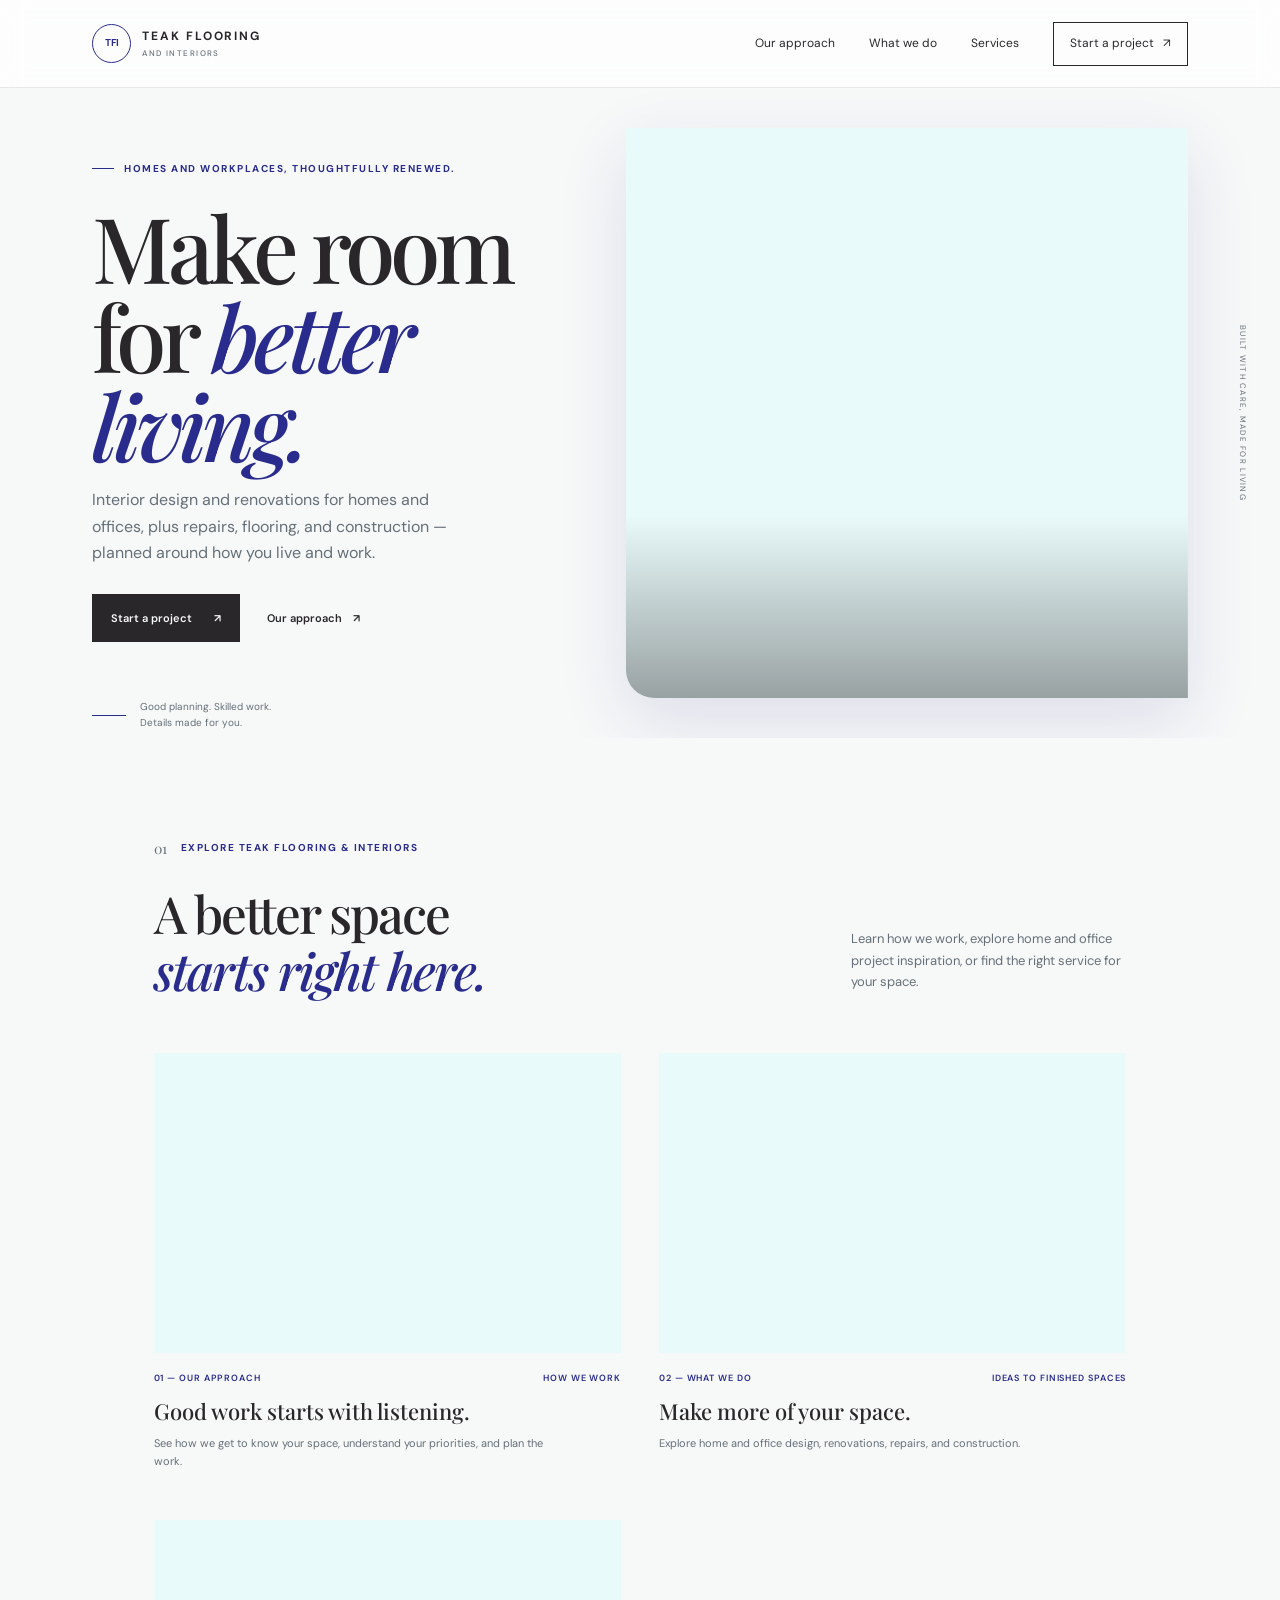
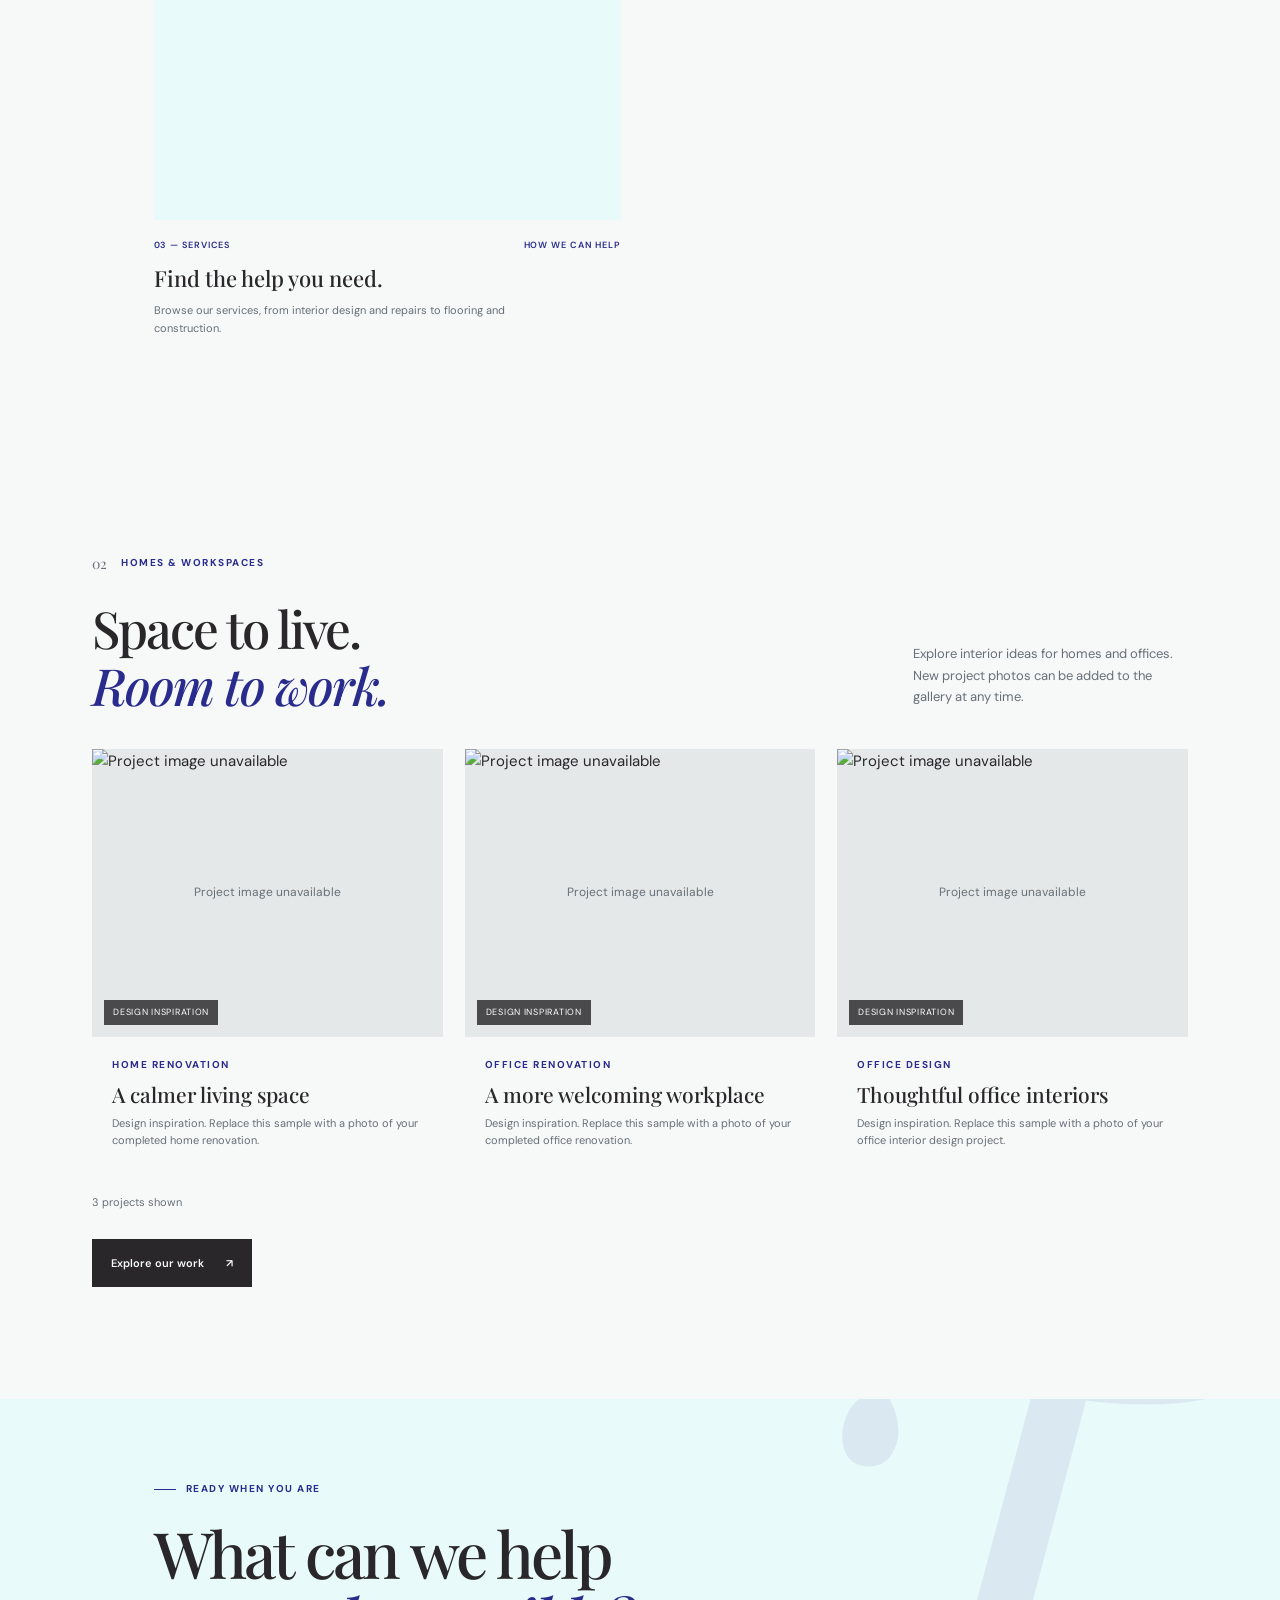
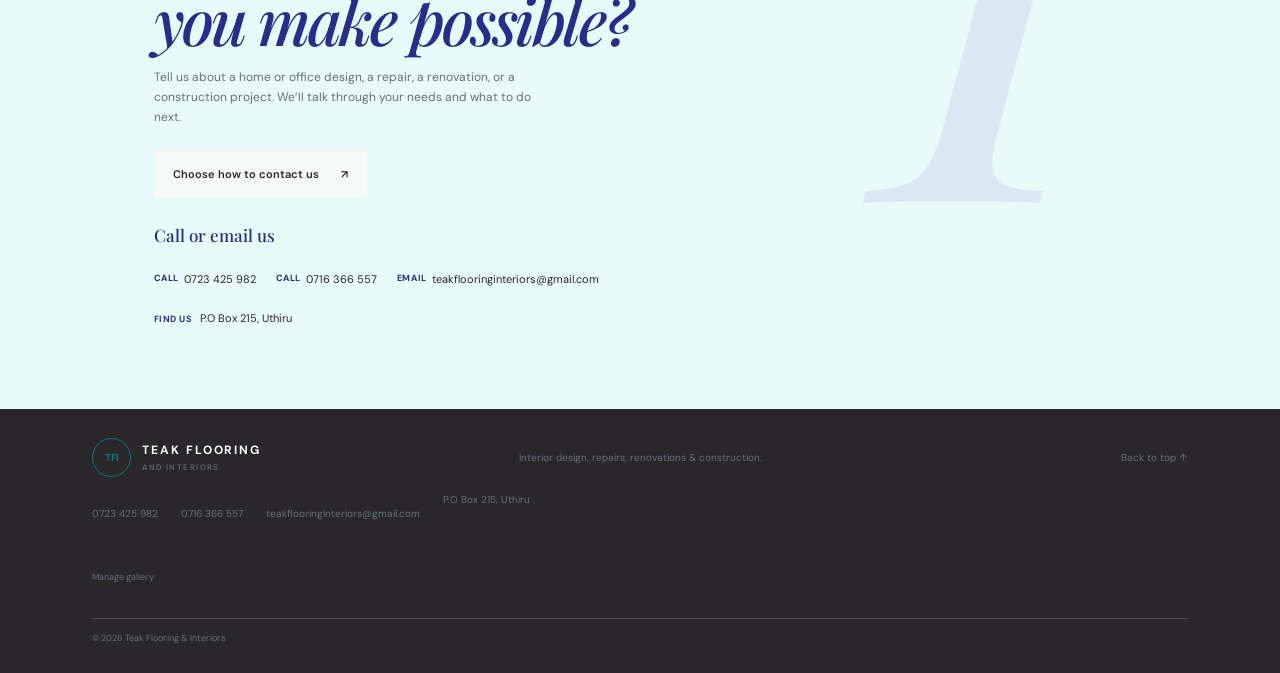
==== commit f3f131a1: "Improve responsive layout and project contact flow Co-authored-by: Copilot <223556219+Copilot@users." ====
--- a/index.html
+++ b/index.html
@@ -25,7 +25,7 @@
             <a href="our-approach.html">Our approach</a>
             <a href="what-we-do.html">What we do</a>
             <a href="services.html">Services</a>
-            <a class="nav-cta" href="#contact">Start a project <span aria-hidden="true">↗</span></a>
+            <a class="nav-cta" href="#contact-options">Start a project <span aria-hidden="true">↗</span></a>
         </nav>
     </header>
 
@@ -36,7 +36,7 @@
                 <h1>Make room<br>for <em>better living.</em></h1>
                 <p class="hero-intro">Interior design and renovations for homes and offices, plus repairs, flooring, and construction — planned around how you live and work.</p>
                 <div class="hero-actions">
-                    <a class="button button-dark" href="services.html">Plan your project <span aria-hidden="true">↗</span></a>
+                    <a class="button button-dark" href="#contact-options">Start a project <span aria-hidden="true">↗</span></a>
                     <a class="text-link" href="our-approach.html">Our approach <span aria-hidden="true">↗</span></a>
                 </div>
                 <div class="hero-note">
@@ -103,8 +103,9 @@
                 <p class="eyebrow"><span></span> Ready when you are</p>
                 <h2>What can we help<br><em>you make possible?</em></h2>
                 <p>Tell us about a home or office design, a repair, a renovation, or a construction project. We’ll talk through your needs and what to do next.</p>
-                <a class="button button-light" href="mailto:teakflooringinteriors@gmail.com?subject=Project%20enquiry">Tell us about your project <span aria-hidden="true">↗</span></a>
-                <div class="contact-details" aria-label="Contact details">
+                <a class="button button-light" href="#contact-options">Choose how to contact us <span aria-hidden="true">↗</span></a>
+                <div class="contact-details" id="contact-options" aria-label="Contact options" tabindex="-1">
+                    <h3 class="contact-options-heading">Call or email us</h3>
                     <a href="tel:+254723425982"><span>Call</span> 0723 425 982</a>
                     <a href="tel:+254716366557"><span>Call</span> 0716 366 557</a>
                     <a href="mailto:teakflooringinteriors@gmail.com"><span>Email</span> teakflooringinteriors@gmail.com</a>
--- a/style.css
+++ b/style.css
@@ -42,6 +42,14 @@
 a:focus-visible {
     outline: 2px solid var(--olive);
     outline-offset: 5px;
+}
+
+button:focus-visible,
+input:focus-visible,
+select:focus-visible,
+textarea:focus-visible {
+outline: 2px solid var(--brand-blue);
+outline-offset: 3px;
 }
 
 .skip-link {
@@ -121,6 +129,12 @@
     font-size: 12px;
 }
 
+.main-nav > a {
+    min-height: 44px;
+    display: inline-flex;
+    align-items: center;
+}
+
 .main-nav > a:not(.nav-cta),
 .text-link,
 .back-to-top {
@@ -350,6 +364,13 @@
     transition: transform 800ms ease, box-shadow 800ms ease, filter 800ms ease;
 }
 
+.hero-image,
+.collection-photo,
+.feature-image {
+    content-visibility: auto;
+    contain-intrinsic-size: auto 560px;
+}
+
 .hero-image::before {
     content: "";
     position: absolute;
@@ -635,6 +656,7 @@
 }
 
 .project-filter {
+    min-height: 44px;
     padding: 9px 14px;
     border: 1px solid var(--line);
     border-radius: 99px;
@@ -809,8 +831,13 @@
     padding-top: 119px;
     padding-bottom: 126px;
     display: grid;
-    grid-template-columns: 0.85fr 1.15fr;
+    grid-template-columns: minmax(0, 0.85fr) minmax(0, 1.15fr);
     gap: 10%;
+}
+
+.services-heading,
+.service-list {
+    min-width: 0;
 }
 
 .services h2 {
@@ -918,9 +945,30 @@
     margin-top: 23px;
     display: flex;
     flex-wrap: wrap;
+    align-items: center;
     gap: 8px 20px;
     color: var(--ink);
     font-size: 11px;
+}
+
+.contact-details a {
+    min-height: 44px;
+    display: inline-flex;
+    align-items: center;
+    overflow-wrap: anywhere;
+}
+
+.contact-options-heading {
+    width: 100%;
+    margin: 0;
+    color: var(--brand-blue);
+    font-family: var(--serif);
+    font-size: 17px;
+    font-weight: 500;
+}
+
+#contact-options {
+    scroll-margin-top: 150px;
 }
 
 .contact-details a:hover,
@@ -996,6 +1044,18 @@
 
 .back-to-top {
     justify-self: end;
+}
+
+.back-to-top,
+.footer-contact a,
+.gallery-admin-link {
+    min-height: 44px;
+    display: inline-flex;
+    align-items: center;
+}
+
+.footer-contact a {
+    overflow-wrap: anywhere;
 }
 
 .copyright {
@@ -1276,6 +1336,8 @@
 }
 
 .admin-project-actions button {
+    min-width: 44px;
+    min-height: 44px;
     padding: 0;
     border: 0;
     background: transparent;
@@ -1430,14 +1492,25 @@
     .main-nav {
         width: 100%;
         padding-bottom: 3px;
-        gap: 20px;
-        overflow-x: auto;
-        white-space: nowrap;
+        align-items: stretch;
+        flex-wrap: wrap;
+        gap: 4px 12px;
+        overflow: visible;
+        white-space: normal;
         font-size: 11px;
     }
 
+    .main-nav > a {
+        min-height: 44px;
+        padding: 5px 3px;
+    }
+
     .nav-cta {
-        padding: 7px 10px;
+        padding: 7px 10px !important;
+    }
+
+    #contact-options {
+        scroll-margin-top: 190px;
     }
 
     .hero {
@@ -1570,7 +1643,7 @@
     }
 
     .feature {
-        grid-template-columns: 1fr;
+        grid-template-columns: minmax(0, 1fr);
     }
 
     .feature-image {
@@ -1588,7 +1661,7 @@
     .services {
         padding-top: 82px;
         padding-bottom: 88px;
-        grid-template-columns: 1fr;
+        grid-template-columns: minmax(0, 1fr);
         gap: 35px;
     }
 
@@ -1598,7 +1671,7 @@
     }
 
     .service-item {
-        grid-template-columns: 28px 1fr 20px;
+        grid-template-columns: 28px minmax(0, 1fr) 20px;
         gap: 8px;
     }
 
@@ -1651,6 +1724,54 @@
     }
 }
 
+@media (max-width: 420px) {
+    .hero h1 {
+        font-size: clamp(52px, 15vw, 64px);
+    }
+
+    .hero-actions {
+        align-items: flex-start;
+        flex-direction: column;
+        gap: 14px;
+    }
+
+    .project-grid {
+        grid-template-columns: minmax(0, 1fr);
+    }
+
+    .project-card-copy {
+        min-height: 0;
+        padding: 16px 5px 20px;
+    }
+
+    .project-card-copy h3 {
+        font-size: 21px;
+    }
+
+    .project-card-copy > p:last-child {
+        font-size: 12px;
+    }
+
+    .contact-details {
+        align-items: flex-start;
+        flex-direction: column;
+        gap: 2px;
+    }
+
+    .contact-options-heading {
+        margin-bottom: 5px;
+    }
+
+    .site-footer {
+        grid-template-columns: minmax(0, 1fr);
+    }
+
+    .back-to-top {
+        grid-column: 1;
+        justify-self: start;
+    }
+}
+
 @media (prefers-reduced-motion: reduce) {
     html {
         scroll-behavior: auto;
@@ -1660,5 +1781,7 @@
     *::before,
     *::after {
         transition-duration: 0.01ms !important;
-    }
-}
+        animation-duration: 0.01ms !important;
+        animation-iteration-count: 1 !important;
+    }
+}
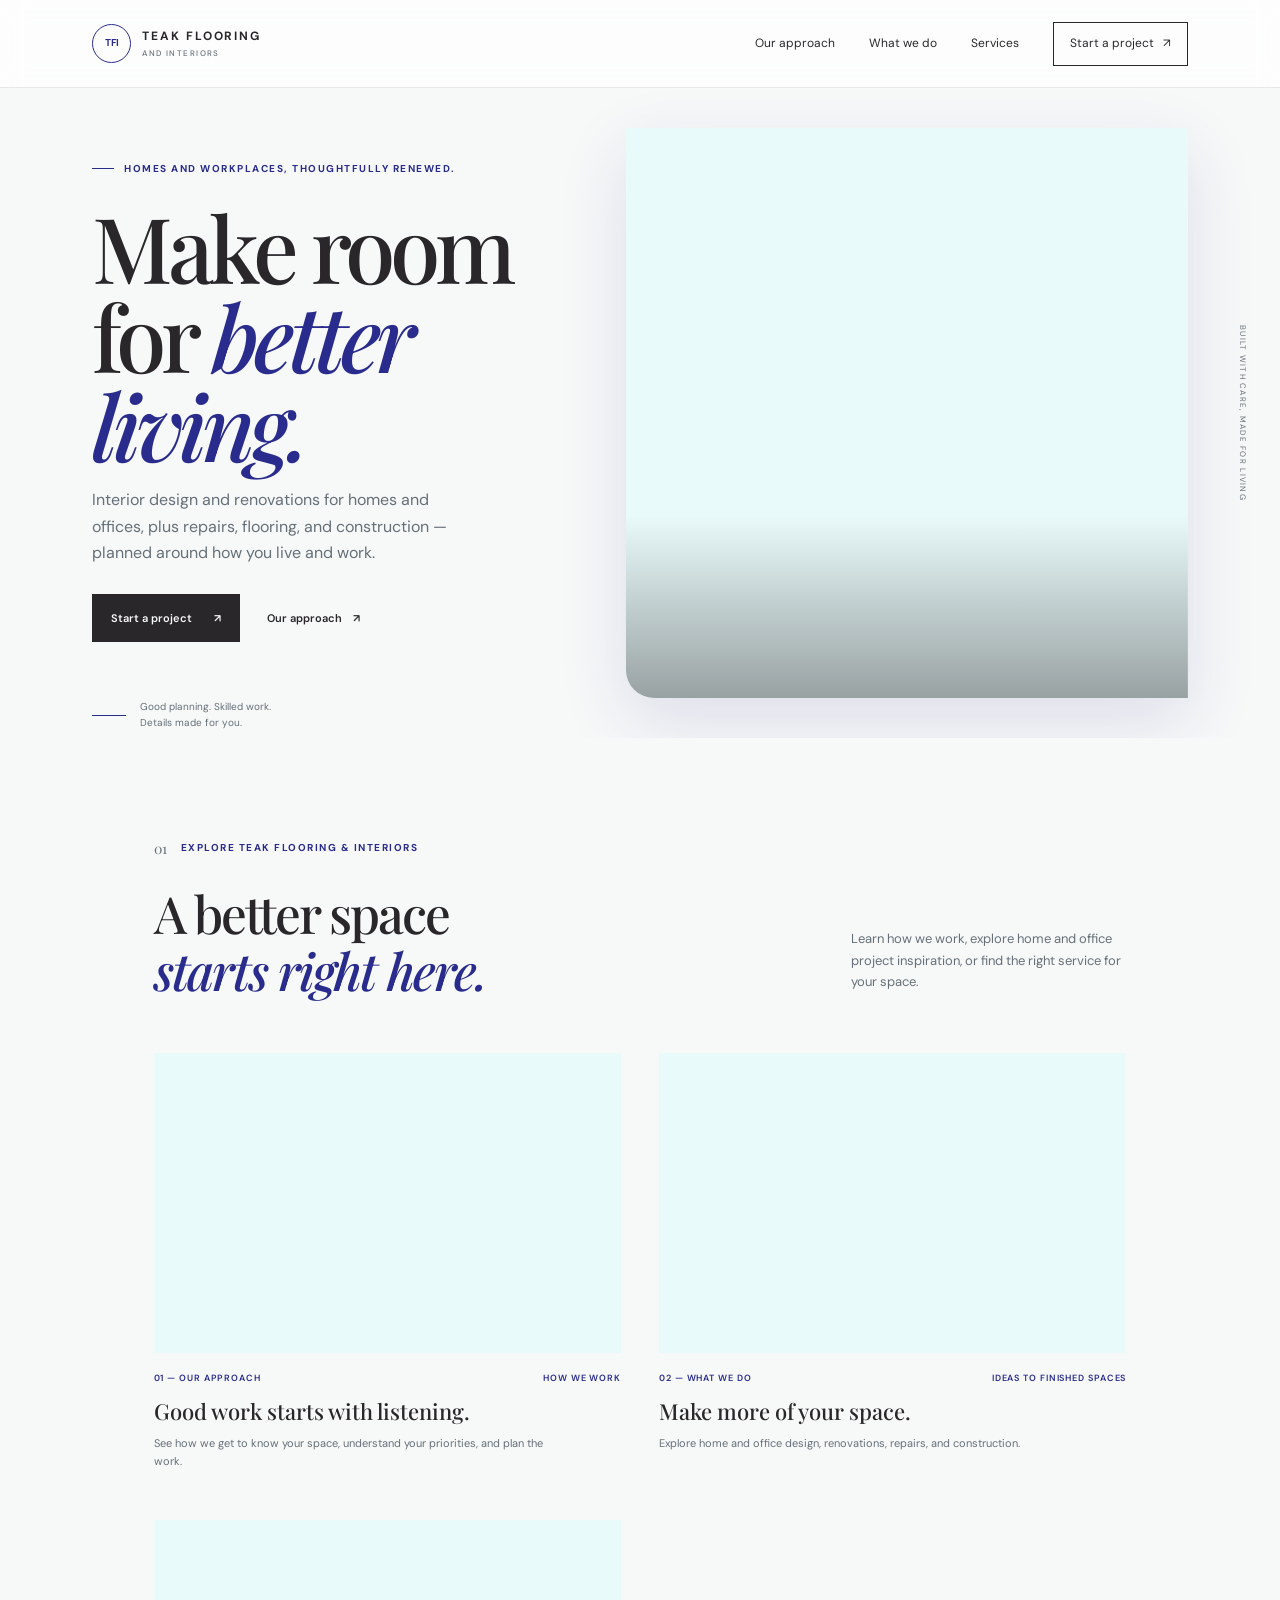
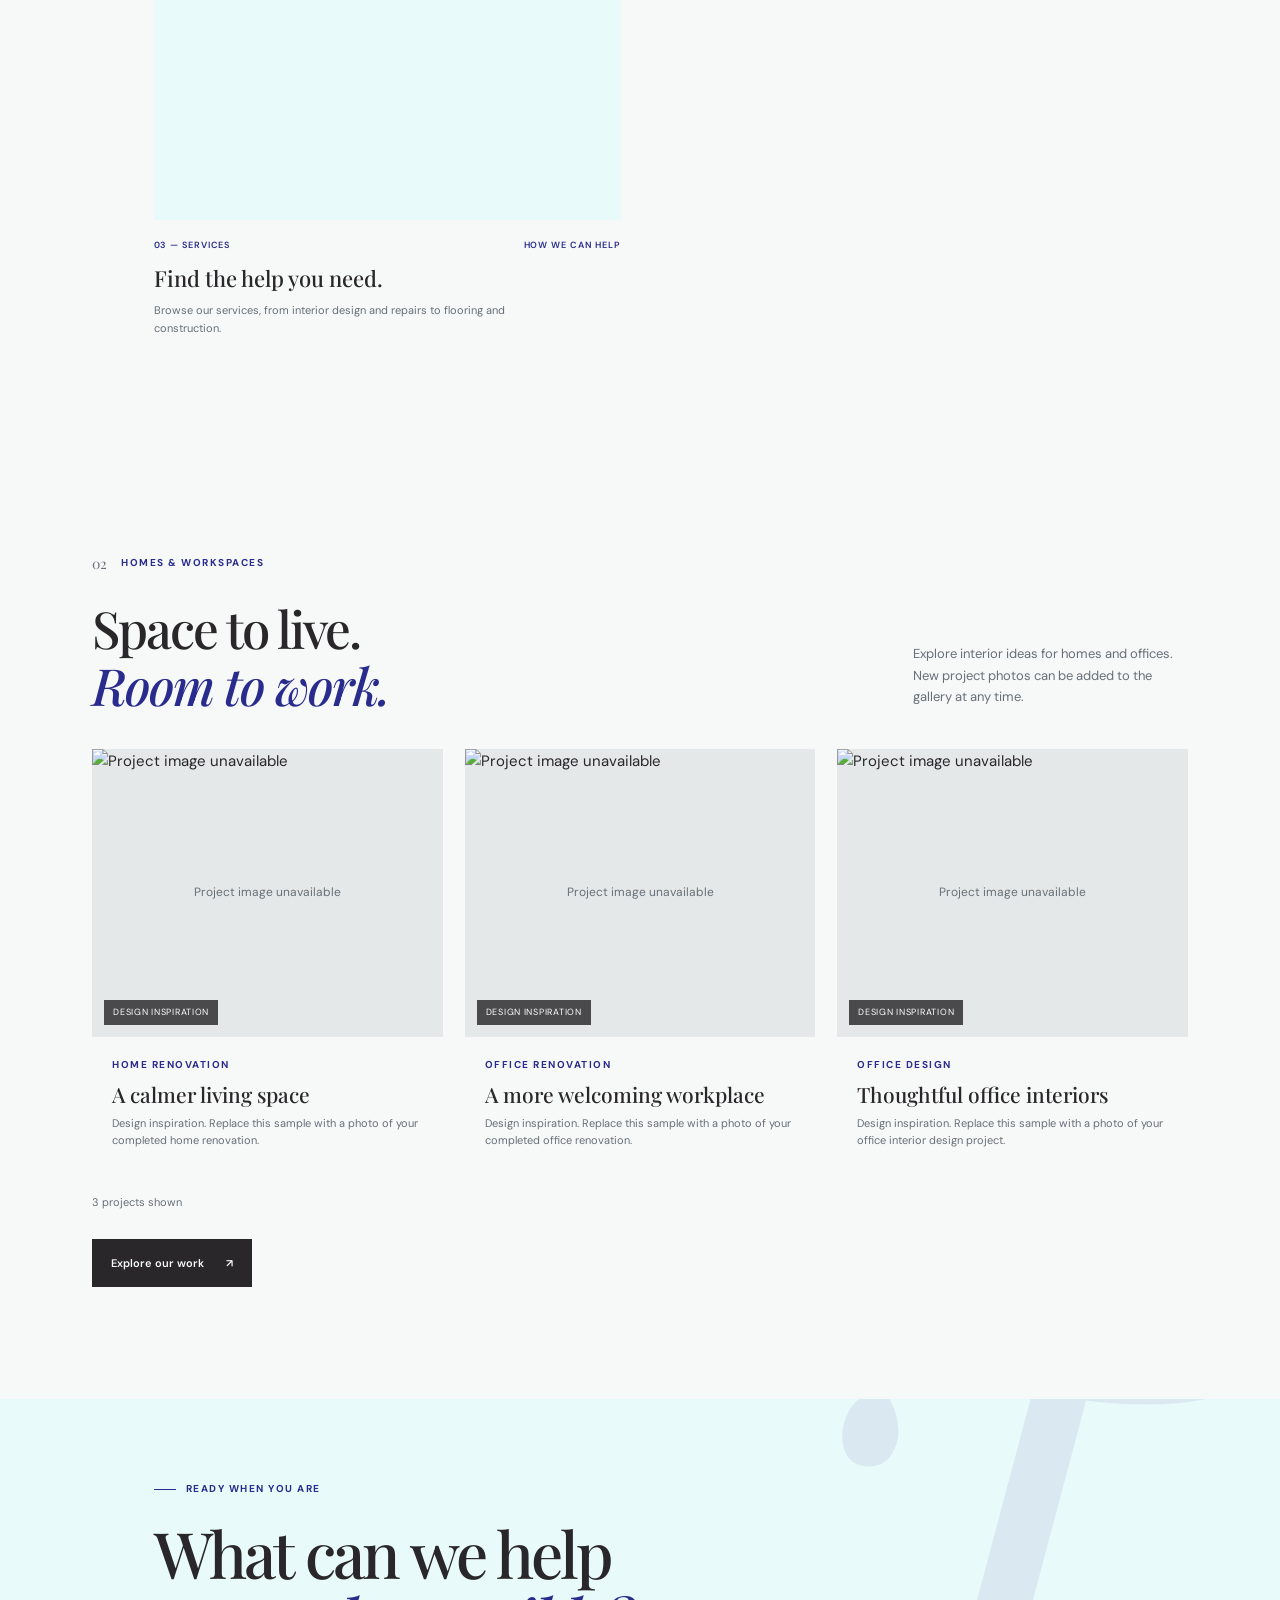
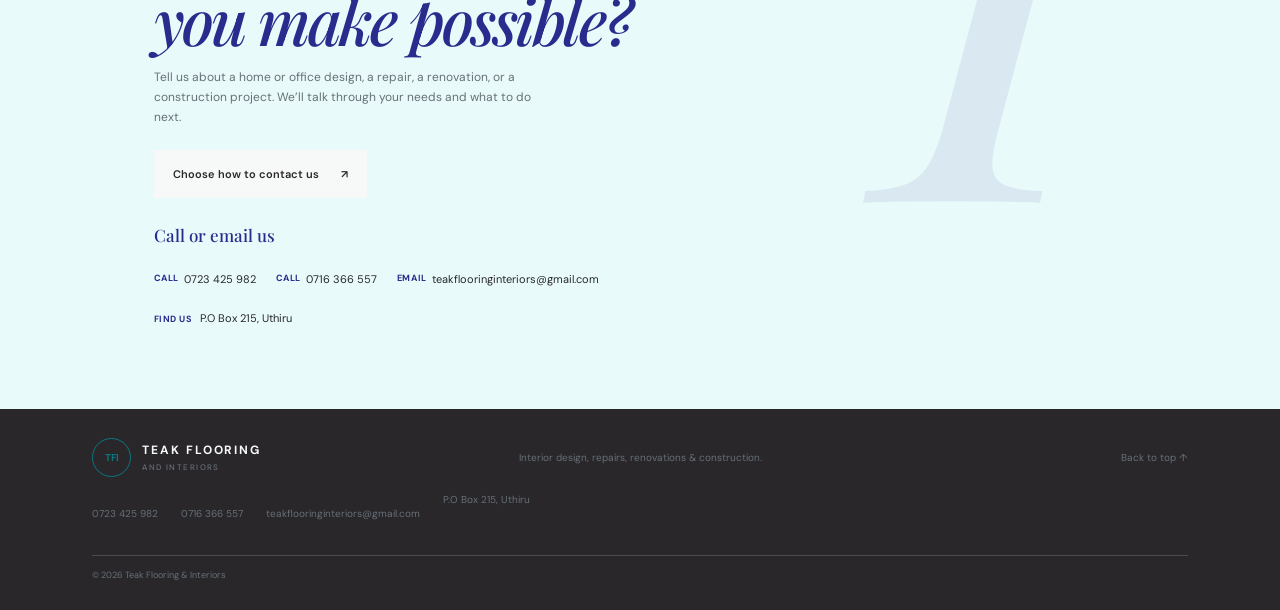
==== commit 4cb5ba49: "Protect gallery admin behind Azure auth Co-authored-by: Copilot <223556219+Copilot@users.noreply.git" ====
--- a/index.html
+++ b/index.html
@@ -129,7 +129,6 @@
             <a href="mailto:teakflooringinteriors@gmail.com">teakflooringinteriors@gmail.com</a>
             <span>P.O Box 215, Uthiru</span>
         </div>
-        <a class="gallery-admin-link" href="admin.html">Manage gallery</a>
         <span class="copyright">&copy; 2026 Teak Flooring &amp; Interiors</span>
     </footer>
     <script src="script.js" defer></script>
--- a/style.css
+++ b/style.css
@@ -1047,8 +1047,7 @@
 }
 
 .back-to-top,
-.footer-contact a,
-.gallery-admin-link {
+.footer-contact a {
     min-height: 44px;
     display: inline-flex;
     align-items: center;
@@ -1066,19 +1065,6 @@
     font-size: 9px;
 }
 
-.gallery-admin-link {
-    grid-column: 1;
-    grid-row: 3;
-    justify-self: start;
-    margin-top: 7px;
-    color: var(--muted);
-    font-size: 9px;
-}
-
-.gallery-admin-link:hover {
-    color: var(--paper);
-}
-
 .admin-page {
     min-height: 70vh;
     padding: 76px 7.2% 110px;
@@ -1139,8 +1125,7 @@
     font-weight: 500;
 }
 
-.admin-panel > p,
-.admin-login > p {
+.admin-panel > p {
     color: var(--muted);
     font-size: 12px;
 }
@@ -1202,18 +1187,6 @@
     outline-offset: 2px;
 }
 
-.admin-login {
-    max-width: 420px;
-}
-
-.admin-login .button {
-    justify-self: start;
-    margin-top: 4px;
-    border: 0;
-    cursor: pointer;
-    font: inherit;
-}
-
 .admin-fields {
     margin-top: 22px;
     display: grid;
@@ -1703,10 +1676,6 @@
         grid-column: 2;
     }
 
-    .gallery-admin-link {
-        grid-row: auto;
-    }
-
     .admin-page {
         padding: 58px 7% 78px;
     }
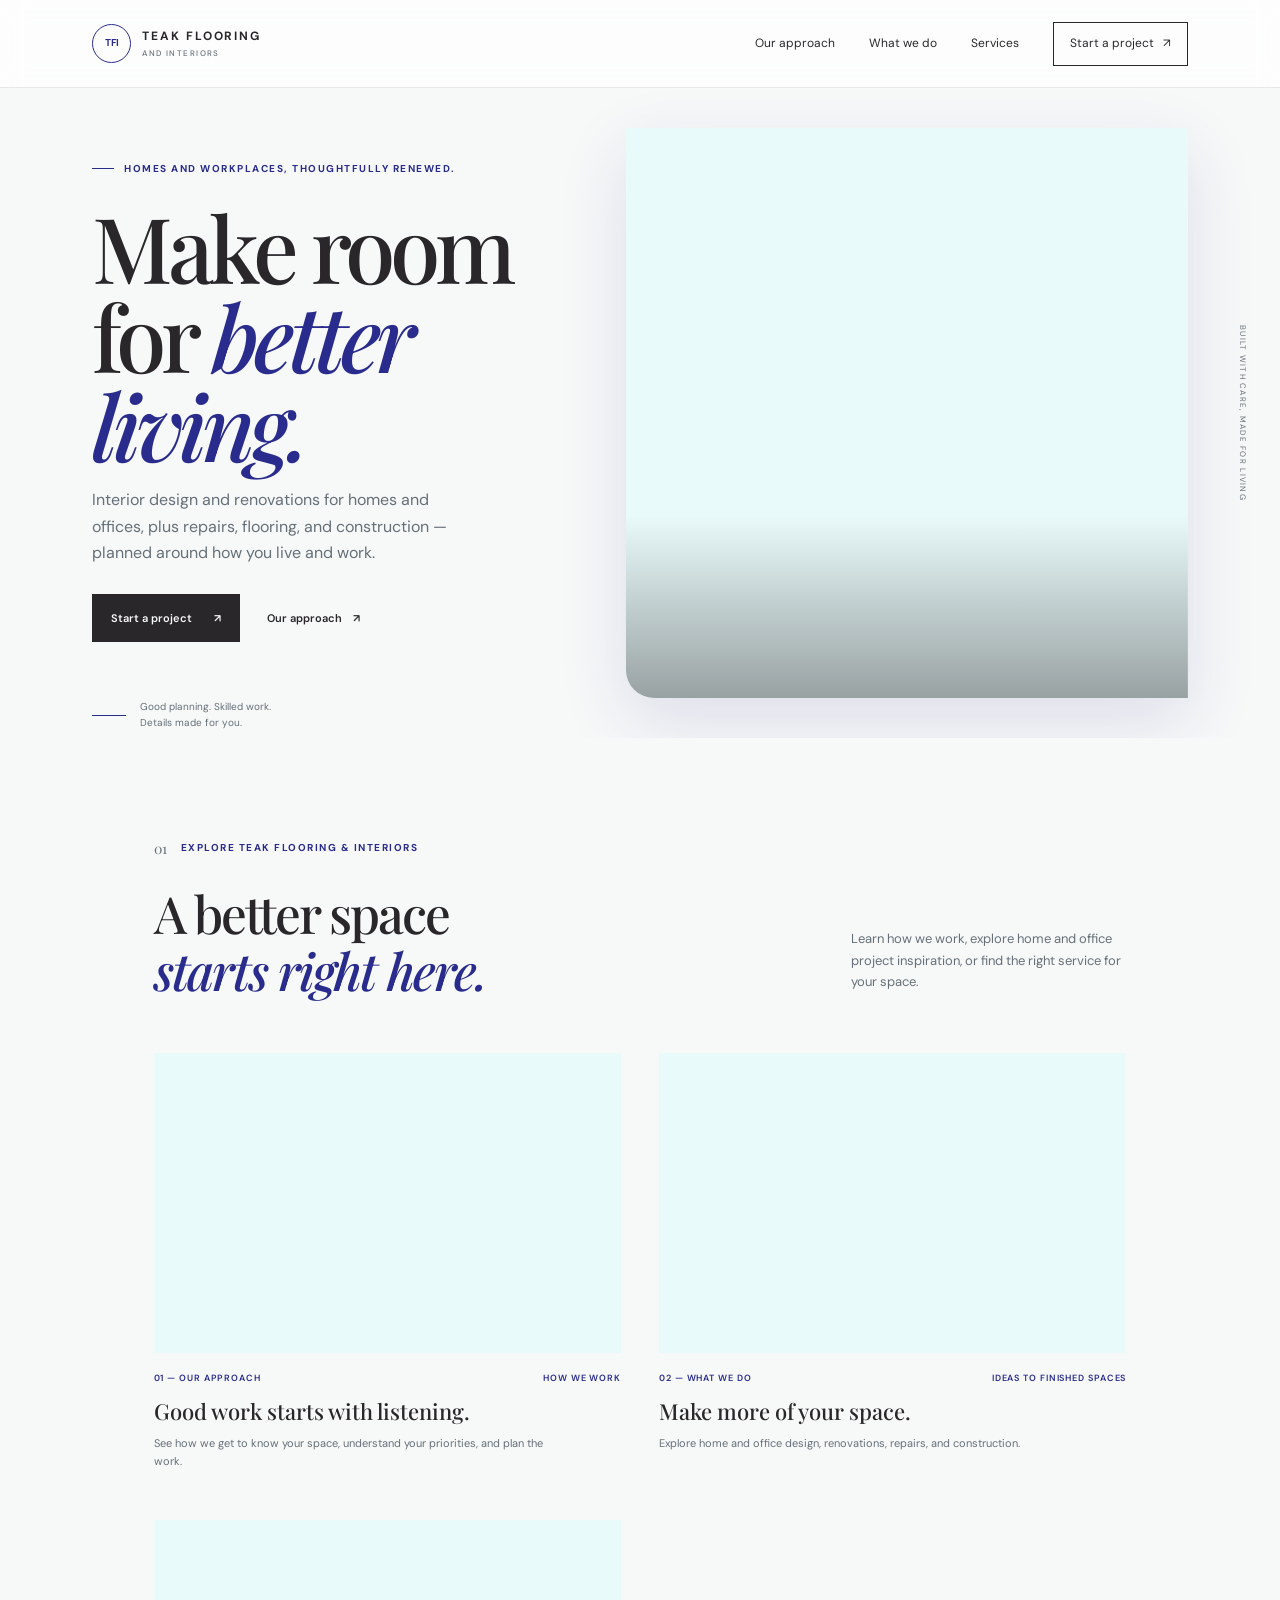
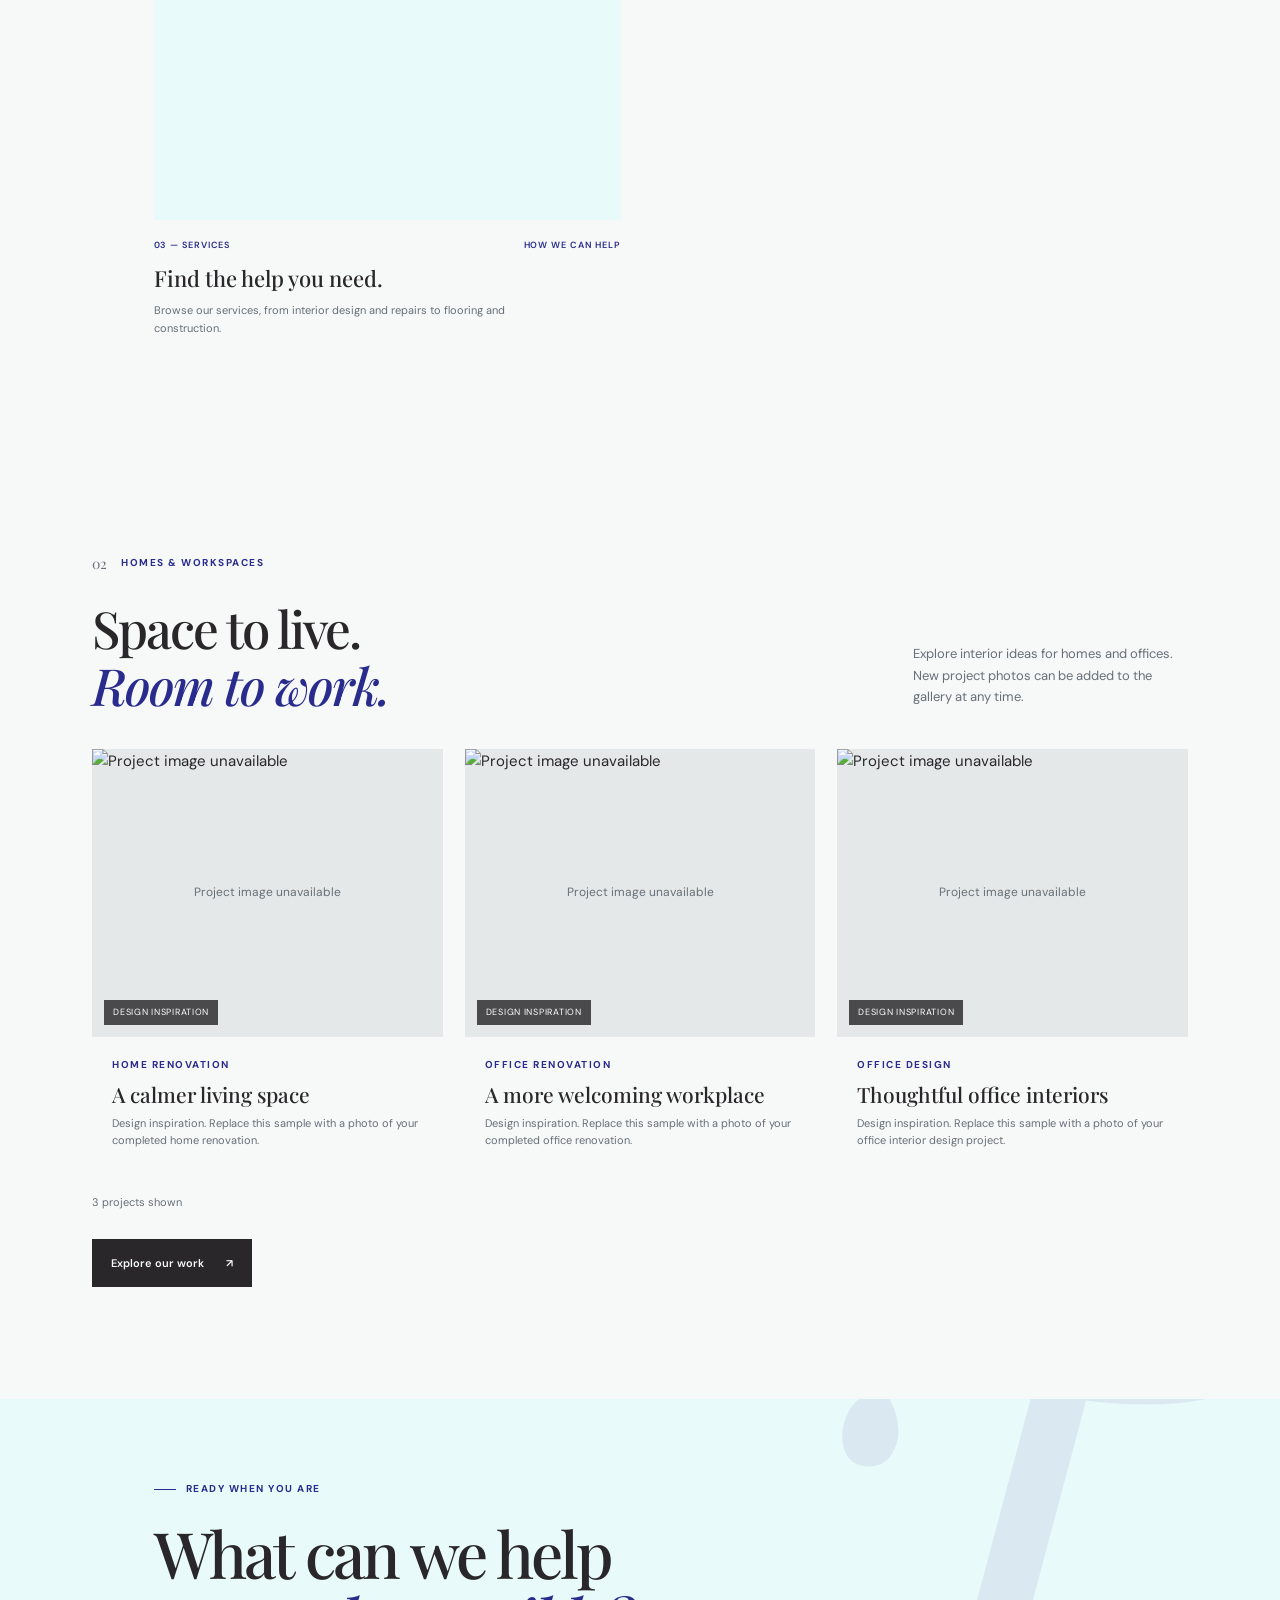
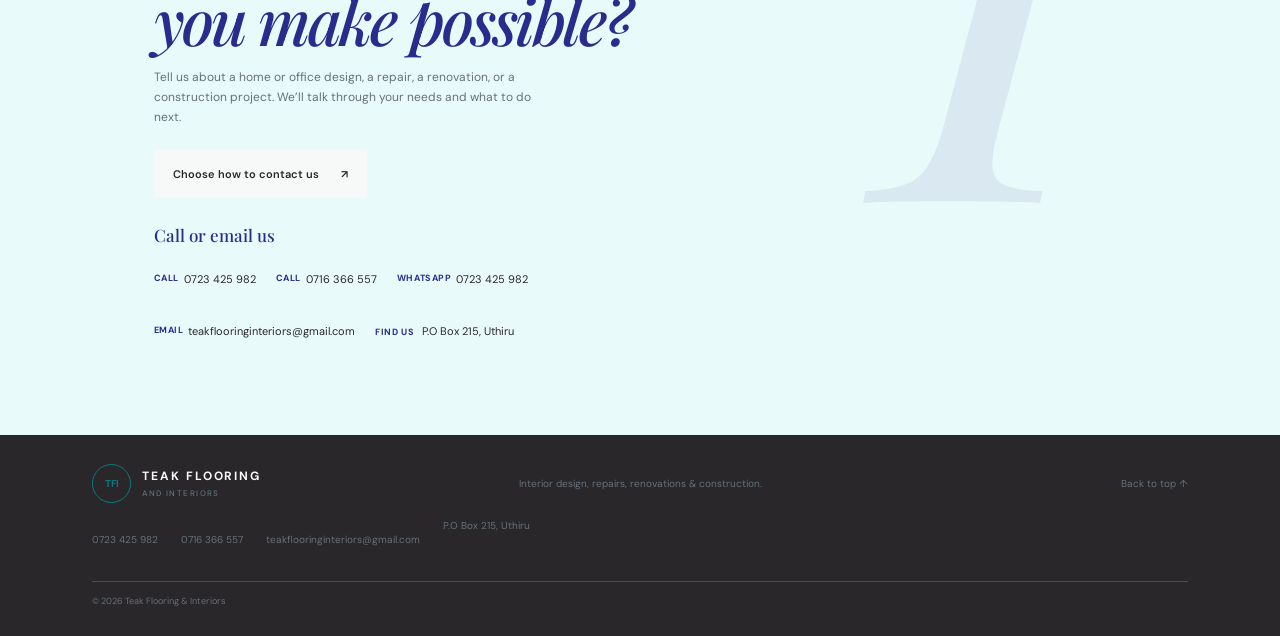
==== commit f29af6cd: "Improve site and enable GitHub Pages" ====
--- a/index.html
+++ b/index.html
@@ -6,9 +6,26 @@
     <meta name="description" content="Teak Flooring & Interiors designs and renovates homes and offices, and provides flooring, repairs, and general construction in Uthiru and surrounding areas.">
     <meta name="theme-color" content="#f7f8f8">
     <title>Teak Flooring &amp; Interiors | Design, Repairs &amp; Construction</title>
+    <link rel="canonical" href="https://teakflooringinteriors.com/">
     <meta property="og:type" content="website">
     <meta property="og:title" content="Teak Flooring &amp; Interiors | Design, Repairs &amp; Construction">
     <meta property="og:description" content="Interior design, repairs, renovations, flooring, and construction for homes and offices.">
+    <meta property="og:url" content="https://teakflooringinteriors.com/">
+    <script type="application/ld+json">
+    {
+        "@context": "https://schema.org",
+        "@type": "HomeAndConstructionBusiness",
+        "name": "Teak Flooring & Interiors",
+        "url": "https://teakflooringinteriors.com/",
+        "telephone": ["+254723425982", "+254716366557"],
+        "email": "teakflooringinteriors@gmail.com",
+        "address": {
+            "@type": "PostalAddress",
+            "addressLocality": "Uthiru",
+            "addressCountry": "KE"
+        }
+    }
+    </script>
     <link rel="preconnect" href="https://fonts.googleapis.com">
     <link rel="preconnect" href="https://fonts.gstatic.com" crossorigin>
     <link href="https://fonts.googleapis.com/css2?family=DM+Sans:wght@400;500;600;700&family=Playfair+Display:wght@500;600;700&display=swap" rel="stylesheet">
@@ -44,9 +61,14 @@
                     <p>Good planning. Skilled work.<br>Details made for you.</p>
                 </div>
             </div>
-            <div class="hero-image" id="heroVisual" role="img" aria-label="A warm, thoughtfully renovated living space">
+            <div class="hero-image" id="heroVisual" role="group" aria-label="A warm, thoughtfully renovated living space">
+                <div class="hero-controls" role="group" aria-label="Slideshow controls">
+                    <button class="hero-control" type="button" data-slide-previous aria-label="Previous slide" title="Previous slide">&lsaquo;</button>
+                    <button class="hero-control" type="button" data-slide-toggle aria-label="Pause slideshow" title="Pause slideshow" aria-pressed="false">&#10074;&#10074;</button>
+                    <button class="hero-control" type="button" data-slide-next aria-label="Next slide" title="Next slide">&rsaquo;</button>
+                </div>
                 <div class="image-caption">
-                    <span id="slideIndex">01 / 04</span>
+                    <span id="slideIndex">01 / 05</span>
                     <span id="slideTitle">A warm, thoughtfully renovated living space</span>
                 </div>
             </div>
@@ -108,6 +130,7 @@
                     <h3 class="contact-options-heading">Call or email us</h3>
                     <a href="tel:+254723425982"><span>Call</span> 0723 425 982</a>
                     <a href="tel:+254716366557"><span>Call</span> 0716 366 557</a>
+                    <a href="https://wa.me/254723425982"><span>WhatsApp</span> 0723 425 982</a>
                     <a href="mailto:teakflooringinteriors@gmail.com"><span>Email</span> teakflooringinteriors@gmail.com</a>
                     <p><span>Find us</span> P.O Box 215, Uthiru</p>
                 </div>
--- a/style.css
+++ b/style.css
@@ -402,11 +402,46 @@
     left: 24px;
     z-index: 1;
     display: flex;
+    align-items: center;
+    gap: 14px;
     justify-content: space-between;
     color: #fff;
     font-size: 9px;
     letter-spacing: 0.07em;
     text-transform: uppercase;
+}
+
+.hero-controls {
+    position: absolute;
+    top: 18px;
+    right: 18px;
+    z-index: 2;
+    display: flex;
+    gap: 6px;
+}
+
+.hero-control {
+    width: 44px;
+    height: 44px;
+    padding: 0;
+    display: grid;
+    place-items: center;
+    border: 1px solid rgba(255, 255, 255, 0.65);
+    background: rgba(41, 39, 42, 0.58);
+    color: #fff;
+    cursor: pointer;
+    font: inherit;
+    font-size: 20px;
+    line-height: 1;
+    transition: background 180ms ease;
+}
+
+.hero-control:hover {
+    background: rgba(41, 39, 42, 0.9);
+}
+
+#slideTitle {
+    text-align: right;
 }
 
 .hero-side-label {
@@ -1510,6 +1545,11 @@
         margin: 0 0 64px;
     }
 
+    .hero-controls {
+        top: 12px;
+        right: 12px;
+    }
+
     .hero-note {
         bottom: -50px;
     }
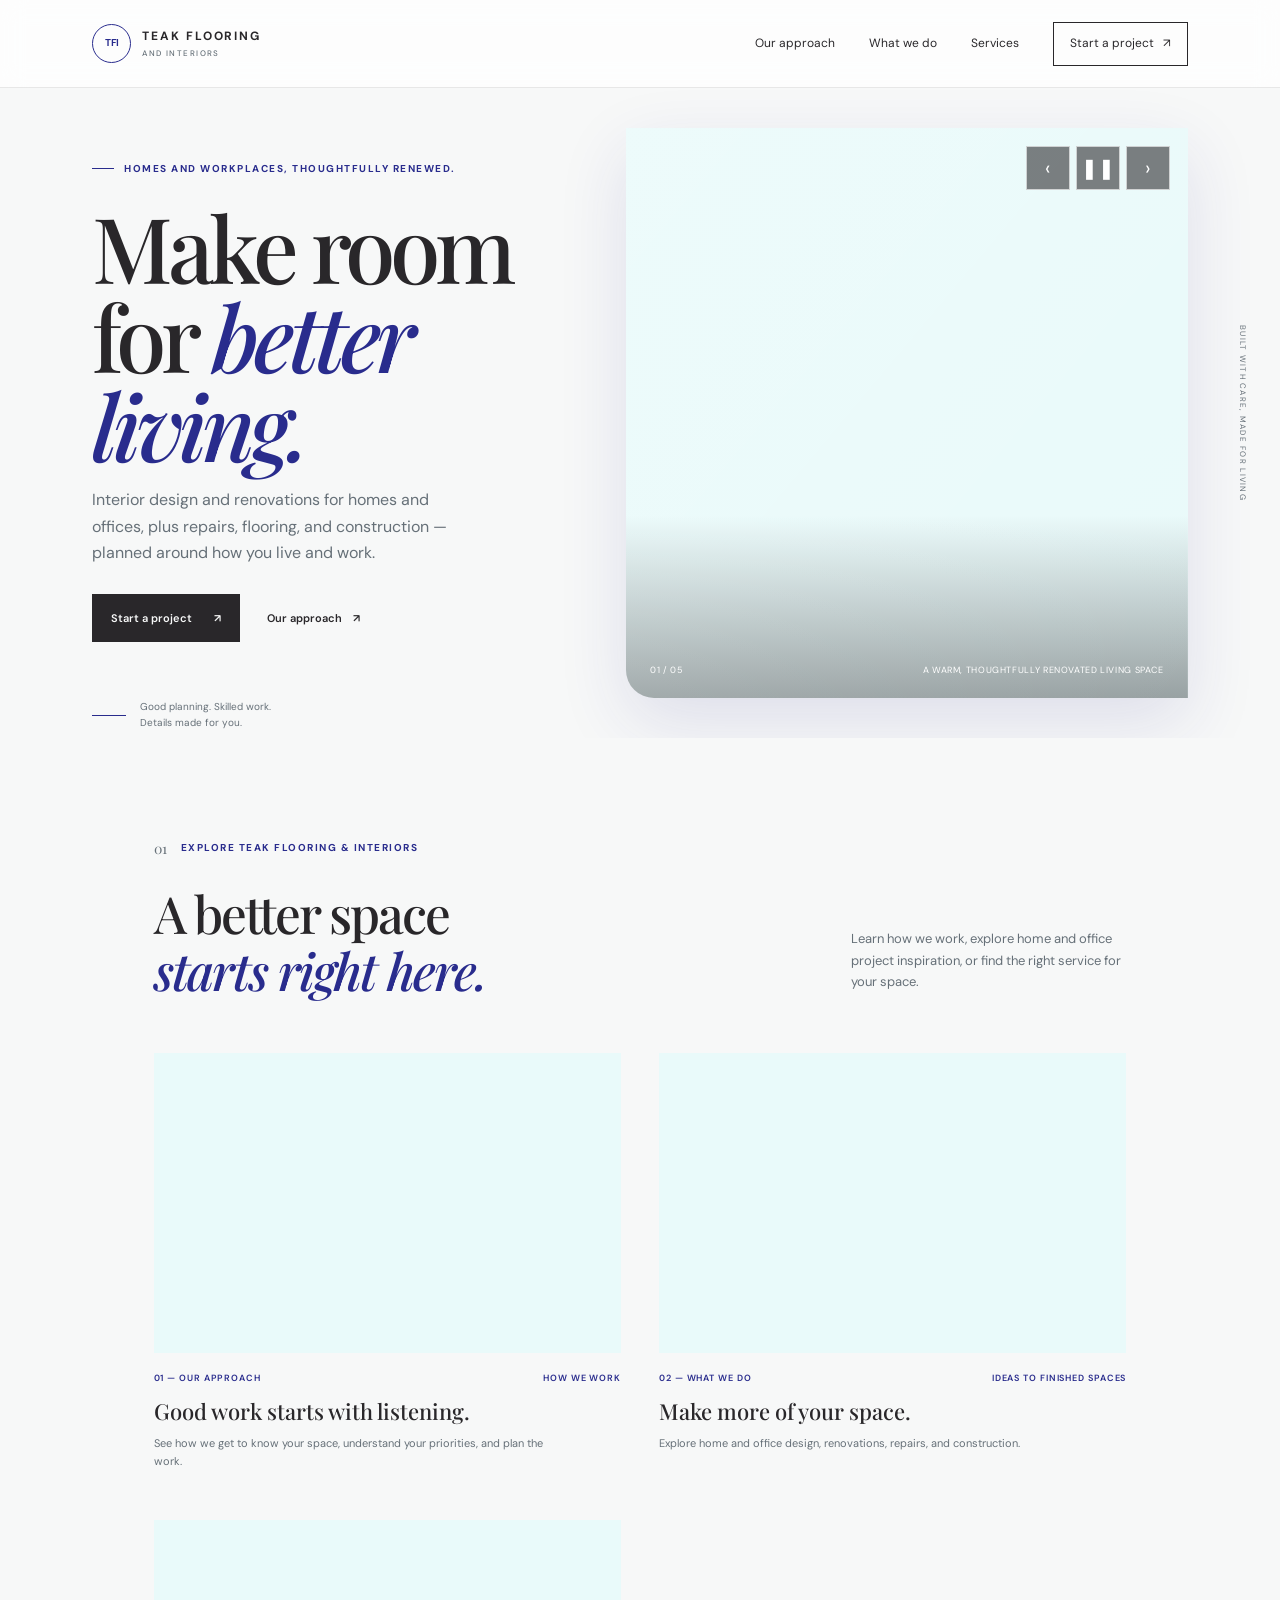
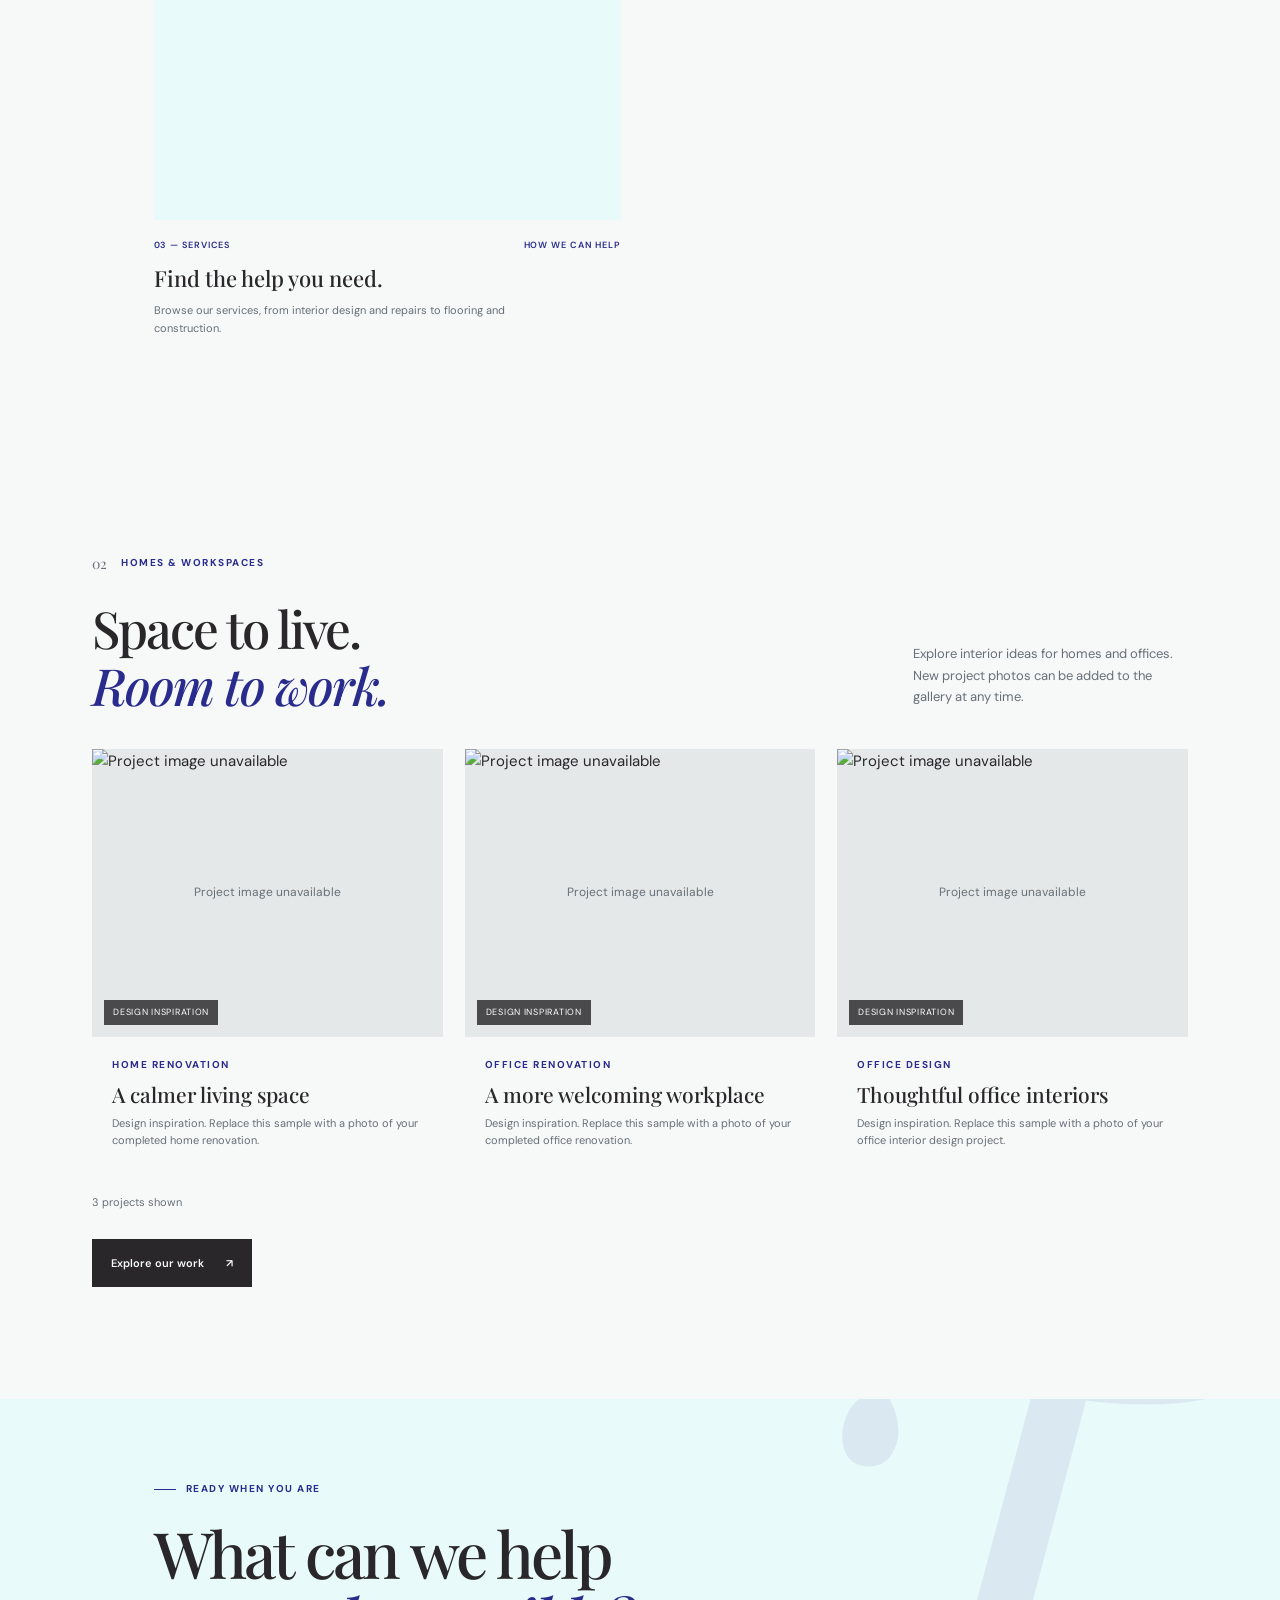
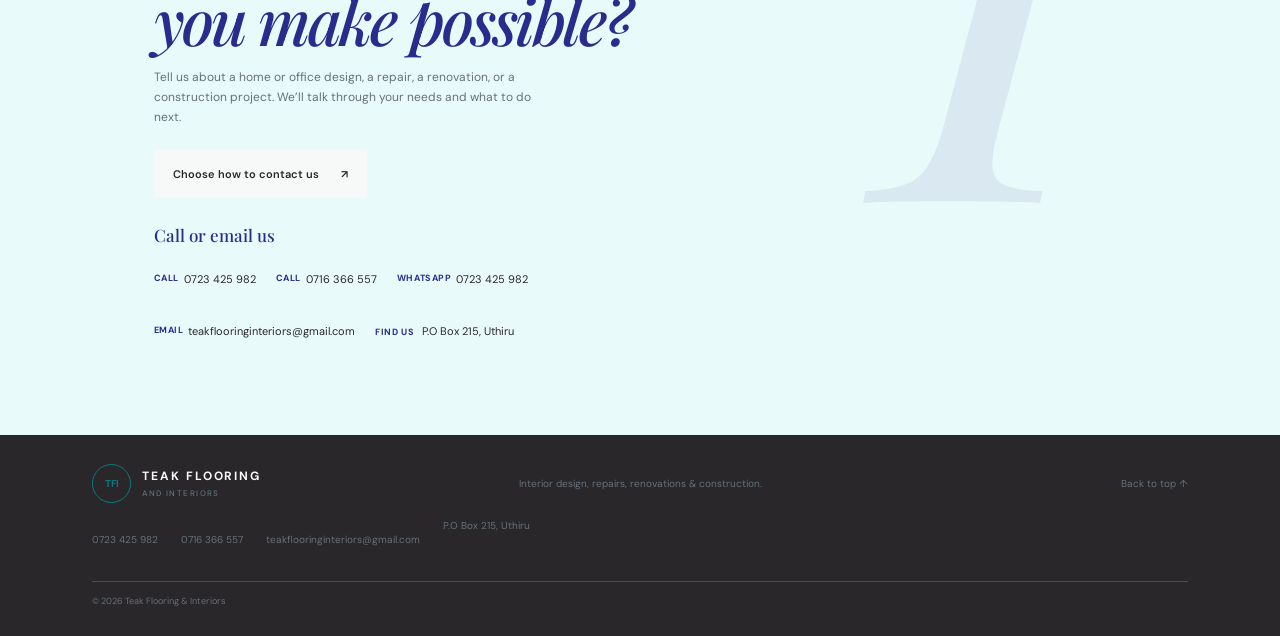
==== commit e925100f: "Remove custom domain references" ====
--- a/index.html
+++ b/index.html
@@ -6,17 +6,17 @@
     <meta name="description" content="Teak Flooring & Interiors designs and renovates homes and offices, and provides flooring, repairs, and general construction in Uthiru and surrounding areas.">
     <meta name="theme-color" content="#f7f8f8">
     <title>Teak Flooring &amp; Interiors | Design, Repairs &amp; Construction</title>
-    <link rel="canonical" href="https://teakflooringinteriors.com/">
+    <link rel="canonical" href="https://fr23370.github.io/teak-flooring-interiors/">
     <meta property="og:type" content="website">
     <meta property="og:title" content="Teak Flooring &amp; Interiors | Design, Repairs &amp; Construction">
     <meta property="og:description" content="Interior design, repairs, renovations, flooring, and construction for homes and offices.">
-    <meta property="og:url" content="https://teakflooringinteriors.com/">
+    <meta property="og:url" content="https://fr23370.github.io/teak-flooring-interiors/">
     <script type="application/ld+json">
     {
         "@context": "https://schema.org",
         "@type": "HomeAndConstructionBusiness",
         "name": "Teak Flooring & Interiors",
-        "url": "https://teakflooringinteriors.com/",
+        "url": "https://fr23370.github.io/teak-flooring-interiors/",
         "telephone": ["+254723425982", "+254716366557"],
         "email": "teakflooringinteriors@gmail.com",
         "address": {
